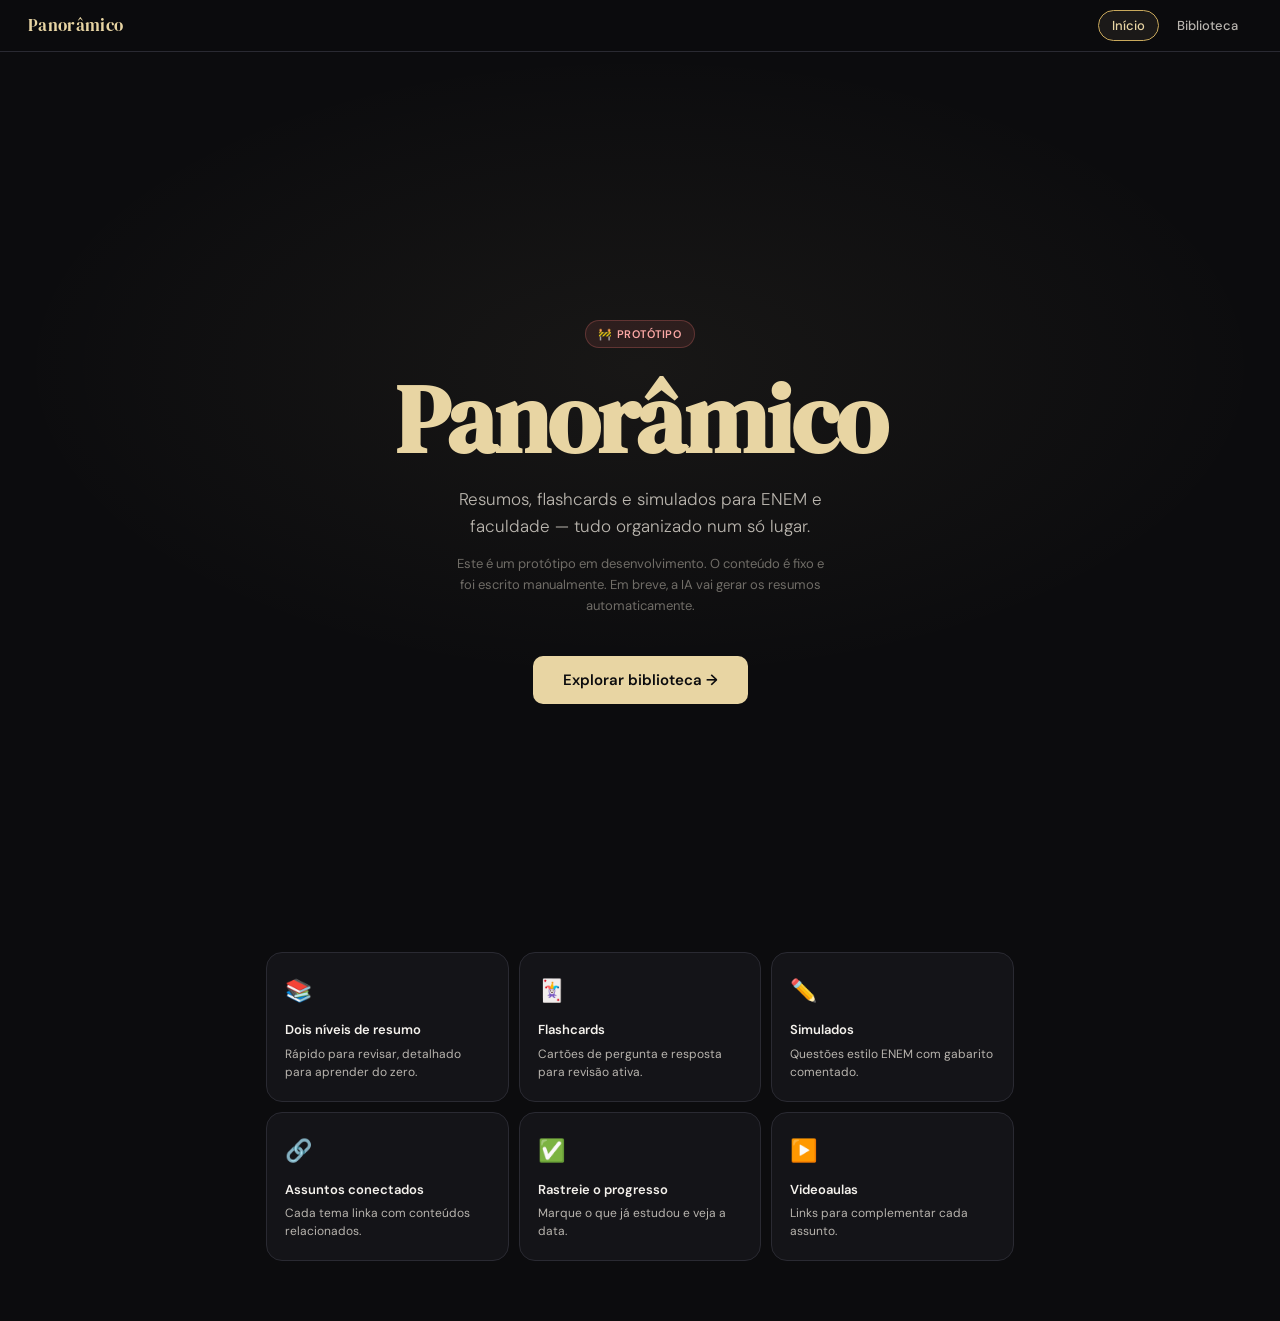
==== index.html @ 31bcf03a "initial commit" ====
<!DOCTYPE html>
<html lang="pt-BR">
<head>
  <meta charset="UTF-8" />
  <meta name="viewport" content="width=device-width, initial-scale=1.0, viewport-fit=cover" />
  <meta name="theme-color" content="#0c0c0e" />
  <title>Panorâmico</title>
  <link rel="stylesheet" href="css/estilo.css" />
</head>
<body>

  <!-- ====================================================
       NAVBAR — aparece em Home e Biblioteca
       ==================================================== -->
  <nav class="navbar" id="navbar">
    <span class="nav-logo" onclick="mostrarPagina('home')">Panorâmico</span>
    <button class="nav-pill" id="nav-home"       onclick="mostrarPagina('home')">Início</button>
    <button class="nav-pill" id="nav-biblioteca" onclick="irBiblioteca()">Biblioteca</button>
  </nav>

  <!-- ====================================================
       TOPBAR — aparece em Área e Assunto
       ==================================================== -->
  <div class="topbar" id="topbar-wrap" style="display:none">
    <button class="topbar-voltar" id="topbar-voltar">‹</button>
    <span class="topbar-titulo" id="topbar-titulo"></span>
    <span class="topbar-area-nome" id="topbar-area-nome"></span>
  </div>

  <!-- ====================================================
       PÁGINA: HOME
       ==================================================== -->
  <div class="pagina offset-nav" id="pag-home">

    <section class="home-hero">
      <span class="home-badge">🚧 Protótipo</span>
      <h1 class="home-titulo">Panorâmico</h1>
      <p class="home-sub">Resumos, flashcards e simulados para ENEM e faculdade — tudo organizado num só lugar.</p>
      <p class="home-proto">Este é um protótipo em desenvolvimento. O conteúdo é fixo e foi escrito manualmente. Em breve, a IA vai gerar os resumos automaticamente.</p>
      <button class="btn-cta" onclick="irBiblioteca()">Explorar biblioteca →</button>
    </section>

    <section class="home-cards">
      <div class="home-card">
        <div class="ic">📚</div>
        <h3>Dois níveis de resumo</h3>
        <p>Rápido para revisar, detalhado para aprender do zero.</p>
      </div>
      <div class="home-card">
        <div class="ic">🃏</div>
        <h3>Flashcards</h3>
        <p>Cartões de pergunta e resposta para revisão ativa.</p>
      </div>
      <div class="home-card">
        <div class="ic">✏️</div>
        <h3>Simulados</h3>
        <p>Questões estilo ENEM com gabarito comentado.</p>
      </div>
      <div class="home-card">
        <div class="ic">🔗</div>
        <h3>Assuntos conectados</h3>
        <p>Cada tema linka com conteúdos relacionados.</p>
      </div>
      <div class="home-card">
        <div class="ic">✅</div>
        <h3>Rastreie o progresso</h3>
        <p>Marque o que já estudou e veja a data.</p>
      </div>
      <div class="home-card">
        <div class="ic">▶️</div>
        <h3>Videoaulas</h3>
        <p>Links para complementar cada assunto.</p>
      </div>
    </section>

  </div>

  <!-- ====================================================
       PÁGINA: BIBLIOTECA
       ==================================================== -->
  <div class="pagina offset-nav" id="pag-biblioteca">
    <div class="bib-wrap">
      <h1 class="page-titulo">Biblioteca</h1>
      <p class="page-sub">Selecione uma área ou um assunto para começar</p>

      <div class="areas-grid" id="bib-areas-grid"></div>

      <div class="assuntos-preview" id="bib-preview"></div>
    </div>
  </div>

  <!-- ====================================================
       PÁGINA: ÁREA (todos os assuntos de uma área)
       ==================================================== -->
  <div class="pagina offset-topbar" id="pag-area">
    <div class="area-wrap">
      <div class="area-header">
        <span class="area-ic-big" id="area-header-ic"></span>
        <div>
          <div class="area-nm-big" id="area-header-nm"></div>
          <div class="area-qt-big" id="area-header-qt"></div>
        </div>
      </div>
      <div id="area-lista"></div>
    </div>
  </div>

  <!-- ====================================================
       PÁGINA: ASSUNTO
       ==================================================== -->
  <div class="pagina offset-topbar" id="pag-assunto">
    <div class="assunto-wrap">

      <div class="assunto-header">
        <h1 class="assunto-titulo" id="assunto-titulo"></h1>
        <p class="assunto-desc"    id="assunto-desc"></p>
        <div class="assunto-meta"  id="assunto-meta"></div>
      </div>

      <div class="tabs-wrap">
        <button class="tab-btn" id="tab-btn-rapido"     onclick="ativarTab('rapido')">Resumo rápido</button>
        <button class="tab-btn" id="tab-btn-detalhado"  onclick="ativarTab('detalhado')">Detalhado</button>
        <button class="tab-btn" id="tab-btn-flashcards" onclick="ativarTab('flashcards')">Flashcards</button>
        <button class="tab-btn" id="tab-btn-simulado"   onclick="ativarTab('simulado')">Simulado</button>
      </div>

      <div class="tab-painel" id="tab-rapido"></div>
      <div class="tab-painel" id="tab-detalhado"></div>
      <div class="tab-painel" id="tab-flashcards"></div>
      <div class="tab-painel" id="tab-simulado"></div>

      <button class="btn-visto" id="btn-visto">✓ Marcar como visto</button>

    </div>
  </div>

  <!-- ====================================================
       SCRIPTS — ordem importa!
       Area indexes primeiro, depois assuntos, depois registro
       ==================================================== -->

  <!-- Índices das áreas -->
  <script src="data/matematica/index.js"></script>
  <script src="data/ciencias_natureza/index.js"></script>
  <script src="data/historia/index.js"></script>

  <!-- Assuntos — Matemática -->
  <script src="data/matematica/trigonometria.js"></script>
  <script src="data/matematica/geometria-plana.js"></script>
  <script src="data/matematica/funcoes.js"></script>

  <!-- Assuntos — Ciências da Natureza -->
  <script src="data/ciencias_natureza/celula.js"></script>
  <script src="data/ciencias_natureza/genetica.js"></script>

  <!-- Assuntos — História -->
  <script src="data/historia/matematica-antiga.js"></script>
  <script src="data/historia/revolucao-francesa.js"></script>

  <!-- Registro central (usa os objetos acima) -->
  <script src="data/registro.js"></script>

  <!-- Lógica -->
  <script src="js/progresso.js"></script>
  <script src="js/app.js"></script>

</body>
</html>
---- css/estilo.css ----
@import url('https://fonts.googleapis.com/css2?family=DM+Serif+Display:ital@0;1&family=DM+Sans:opsz,wght@9..40,300;9..40,400;9..40,500;9..40,600&display=swap');

/* =============================================
   TOKENS
   ============================================= */
:root {
  --bg:       #0c0c0e;
  --bg2:      #141418;
  --bg3:      #1c1c22;
  --bg4:      #222228;
  --borda:    #2a2a32;
  --borda2:   #35353f;

  /* texto — contraste elevado */
  --t1: #f4f1ec;   /* primário  — leitura */
  --t2: #b8b4ae;   /* secundário */
  --t3: #6e6b66;   /* terciário / placeholder */

  --acento:   #e8d5a3;
  --acento2:  #c9a95c;
  --acento-bg: rgba(232,213,163,0.07);

  --verde:    #4ade80;
  --verde-bg: rgba(74,222,128,0.08);
  --verde-bd: rgba(74,222,128,0.22);

  --vermelho:    #f87171;
  --vermelho-bg: rgba(248,113,113,0.08);

  --azul:  #818cf8;
  --teal:  #34d399;
  --laranja: #fb923c;

  --r:  10px;
  --r2: 7px;
  --r3: 16px;

  --nav-h: 52px;
  --topbar-h: 48px;
}

/* =============================================
   RESET / BASE
   ============================================= */
*, *::before, *::after { box-sizing: border-box; margin: 0; padding: 0; }

html { -webkit-tap-highlight-color: transparent; scroll-behavior: smooth; }

body {
  font-family: 'DM Sans', sans-serif;
  background: var(--bg);
  color: var(--t1);
  font-size: 15px;
  line-height: 1.65;
  min-height: 100svh;
  -webkit-font-smoothing: antialiased;
}

button { font-family: inherit; cursor: pointer; }
a { color: inherit; text-decoration: none; }
img { display: block; max-width: 100%; }

/* =============================================
   LAYOUT — ROTEADOR DE PÁGINAS
   ============================================= */
.pagina { display: none; }
.pagina.ativa { display: block; }

/* =============================================
   NAVBAR (Home + Biblioteca)
   ============================================= */
.navbar {
  position: fixed; top: 0; left: 0; right: 0;
  height: var(--nav-h);
  background: rgba(12,12,14,0.9);
  backdrop-filter: blur(14px);
  -webkit-backdrop-filter: blur(14px);
  border-bottom: 1px solid var(--borda);
  display: flex; align-items: center;
  padding: 0 16px;
  gap: 4px;
  z-index: 200;
}

.nav-logo {
  font-family: 'DM Serif Display', serif;
  font-size: 17px;
  color: var(--acento);
  margin-right: auto;
  letter-spacing: 0.02em;
  cursor: pointer;
  user-select: none;
}

.nav-pill {
  background: none;
  border: 1px solid transparent;
  color: var(--t2);
  padding: 6px 13px;
  border-radius: 20px;
  font-size: 13px;
  font-weight: 500;
  transition: all .15s;
}
.nav-pill:hover  { color: var(--t1); border-color: var(--borda2); }
.nav-pill.ativo  { color: var(--acento); border-color: var(--acento2); background: var(--acento-bg); }

/* =============================================
   TOPBAR (Área / Assunto — com voltar)
   ============================================= */
.topbar {
  position: fixed; top: 0; left: 0; right: 0;
  height: var(--topbar-h);
  background: rgba(12,12,14,0.95);
  backdrop-filter: blur(14px);
  -webkit-backdrop-filter: blur(14px);
  border-bottom: 1px solid var(--borda);
  display: flex; align-items: center;
  padding: 0 14px;
  gap: 10px;
  z-index: 200;
}

.topbar-voltar {
  background: none;
  border: none;
  color: var(--t2);
  font-size: 22px;
  line-height: 1;
  padding: 4px 6px;
  border-radius: 6px;
  flex-shrink: 0;
  transition: color .15s;
}
.topbar-voltar:hover { color: var(--t1); }

.topbar-titulo {
  font-size: 15px;
  font-weight: 600;
  color: var(--t1);
  flex: 1;
  overflow: hidden;
  white-space: nowrap;
  text-overflow: ellipsis;
}

.topbar-area-nome {
  font-size: 12px;
  color: var(--t3);
  flex-shrink: 0;
}

/* =============================================
   OFFSET HELPERS
   ============================================= */
.offset-nav    { padding-top: var(--nav-h); }
.offset-topbar { padding-top: var(--topbar-h); }

/* =============================================
   HOME
   ============================================= */
.home-hero {
  min-height: 100svh;
  display: flex; flex-direction: column;
  align-items: center; justify-content: center;
  text-align: center;
  padding: 80px 24px 60px;
  position: relative;
  overflow: hidden;
}
.home-hero::before {
  content: '';
  position: absolute; inset: 0;
  background: radial-gradient(ellipse 70% 50% at 50% 35%, rgba(232,213,163,0.055) 0%, transparent 70%);
  pointer-events: none;
}

.home-badge {
  display: inline-flex; align-items: center; gap: 6px;
  background: rgba(248,113,113,0.1);
  border: 1px solid rgba(248,113,113,0.25);
  color: #fca5a5;
  font-size: 11px;
  font-weight: 600;
  padding: 4px 12px;
  border-radius: 20px;
  letter-spacing: 0.05em;
  text-transform: uppercase;
  margin-bottom: 24px;
}

.home-titulo {
  font-family: 'DM Serif Display', serif;
  font-size: clamp(52px, 12vw, 96px);
  line-height: 1;
  color: var(--acento);
  margin-bottom: 18px;
  letter-spacing: -0.02em;
}

.home-sub {
  font-size: clamp(15px, 3vw, 17px);
  color: var(--t2);
  max-width: 440px;
  margin-bottom: 14px;
  font-weight: 300;
  line-height: 1.6;
}

.home-proto {
  font-size: 13px;
  color: var(--t3);
  max-width: 380px;
  margin-bottom: 40px;
  line-height: 1.6;
}

.btn-cta {
  background: var(--acento);
  color: #0c0c0e;
  border: none;
  padding: 14px 30px;
  border-radius: var(--r);
  font-size: 15px;
  font-weight: 600;
  transition: all .15s;
  touch-action: manipulation;
}
.btn-cta:hover { background: var(--acento2); transform: translateY(-1px); }
.btn-cta:active { transform: translateY(0); }

.home-cards {
  display: grid;
  grid-template-columns: repeat(2, 1fr);
  gap: 10px;
  padding: 0 16px 60px;
  max-width: 680px;
  margin: 0 auto;
}

.home-card {
  background: var(--bg2);
  border: 1px solid var(--borda);
  border-radius: var(--r3);
  padding: 20px 18px;
}
.home-card .ic { font-size: 22px; margin-bottom: 10px; }
.home-card h3 { font-size: 13px; font-weight: 600; color: var(--t1); margin-bottom: 4px; }
.home-card p  { font-size: 12px; color: var(--t2); line-height: 1.5; }

/* =============================================
   BIBLIOTECA
   ============================================= */
.bib-wrap { max-width: 680px; margin: 0 auto; padding: 32px 16px 80px; }

.page-titulo {
  font-family: 'DM Serif Display', serif;
  font-size: 28px;
  color: var(--acento);
  margin-bottom: 6px;
}
.page-sub { font-size: 13px; color: var(--t3); margin-bottom: 28px; }

.areas-grid {
  display: grid;
  grid-template-columns: repeat(2, 1fr);
  gap: 10px;
  margin-bottom: 16px;
}

.area-card {
  background: var(--bg2);
  border: 1px solid var(--borda);
  border-radius: var(--r3);
  padding: 18px 16px;
  text-align: left;
  transition: all .15s;
  touch-action: manipulation;
}
.area-card:hover  { border-color: var(--borda2); background: var(--bg3); }
.area-card .a-ic  { font-size: 26px; margin-bottom: 10px; }
.area-card .a-nm  { font-size: 14px; font-weight: 600; color: var(--t1); }
.area-card .a-qt  { font-size: 12px; color: var(--t3); margin-top: 3px; }

/* preview de assuntos na biblioteca */
.assuntos-preview { margin-top: 28px; }
.preview-header {
  display: flex; align-items: center; justify-content: space-between;
  margin-bottom: 12px;
}
.preview-label { font-size: 12px; font-weight: 600; color: var(--t3); text-transform: uppercase; letter-spacing: .07em; }
.preview-ver-tudo {
  background: none; border: none;
  font-size: 13px; color: var(--acento2);
  padding: 0; font-weight: 500;
  touch-action: manipulation;
}
.preview-ver-tudo:hover { color: var(--acento); }

.assunto-row {
  background: var(--bg2);
  border: 1px solid var(--borda);
  border-radius: var(--r);
  padding: 14px 16px;
  margin-bottom: 8px;
  display: flex; align-items: center; gap: 12px;
  transition: all .15s;
  touch-action: manipulation;
  cursor: pointer;
}
.assunto-row:hover { border-color: var(--borda2); background: var(--bg3); }
.assunto-row:active { background: var(--bg4); }

.ar-info { flex: 1; min-width: 0; }
.ar-nm   { font-size: 14px; font-weight: 500; color: var(--t1); white-space: nowrap; overflow: hidden; text-overflow: ellipsis; }
.ar-desc { font-size: 12px; color: var(--t2); margin-top: 2px; white-space: nowrap; overflow: hidden; text-overflow: ellipsis; }

.ar-meta { display: flex; align-items: center; gap: 8px; flex-shrink: 0; }
.ar-seta { font-size: 17px; color: var(--t3); }

/* badges */
.badge {
  display: inline-block;
  font-size: 10px; font-weight: 600;
  padding: 3px 9px; border-radius: 20px;
  letter-spacing: .03em;
}
.badge-basico   { background: var(--verde-bg);           color: var(--verde);    border: 1px solid var(--verde-bd); }
.badge-medio    { background: var(--acento-bg);           color: var(--acento);   border: 1px solid rgba(232,213,163,.22); }
.badge-avancado { background: var(--vermelho-bg);          color: var(--vermelho); border: 1px solid rgba(248,113,113,.22); }
.badge-visto    { background: var(--verde-bg); color: var(--verde); border: 1px solid var(--verde-bd); }

/* =============================================
   PÁGINA DA ÁREA (todos os assuntos)
   ============================================= */
.area-wrap { max-width: 680px; margin: 0 auto; padding: 24px 16px 80px; }

.area-header {
  display: flex; align-items: center; gap: 12px;
  margin-bottom: 24px;
}
.area-ic-big { font-size: 32px; }
.area-nm-big { font-size: 22px; font-weight: 700; color: var(--t1); }
.area-qt-big { font-size: 13px; color: var(--t3); }

/* =============================================
   PÁGINA DO ASSUNTO
   ============================================= */
.assunto-wrap { max-width: 680px; margin: 0 auto; padding: 24px 16px 100px; }

.assunto-header { margin-bottom: 24px; }
.assunto-titulo {
  font-family: 'DM Serif Display', serif;
  font-size: clamp(26px, 6vw, 36px);
  color: var(--acento);
  line-height: 1.15;
  margin-bottom: 8px;
}
.assunto-desc { font-size: 14px; color: var(--t2); margin-bottom: 12px; }
.assunto-meta { display: flex; gap: 8px; flex-wrap: wrap; align-items: center; }

/* tabs */
.tabs-wrap {
  display: flex; gap: 2px;
  background: var(--bg2);
  border: 1px solid var(--borda);
  border-radius: var(--r);
  padding: 4px;
  margin-bottom: 24px;
  overflow-x: auto;
  -webkit-overflow-scrolling: touch;
  scrollbar-width: none;
}
.tabs-wrap::-webkit-scrollbar { display: none; }

.tab-btn {
  background: none; border: none;
  color: var(--t2);
  padding: 8px 14px;
  border-radius: 7px;
  font-size: 13px; font-weight: 500;
  white-space: nowrap;
  transition: all .15s;
  flex-shrink: 0;
}
.tab-btn:hover { color: var(--t1); }
.tab-btn.ativo { background: var(--bg4); color: var(--t1); }

.tab-painel { display: none; }
.tab-painel.ativo { display: block; }

/* resumo rápido */
.resumo-rapido-box {
  background: var(--bg2);
  border: 1px solid var(--borda);
  border-radius: var(--r3);
  padding: 20px;
  font-size: 14px;
  line-height: 1.8;
  color: var(--t2);
  white-space: pre-line;
}

/* resumo detalhado */
.secao-det {
  border-bottom: 1px solid var(--borda);
  padding-bottom: 22px;
  margin-bottom: 22px;
}
.secao-det:last-of-type { border-bottom: none; }
.secao-det-titulo { font-size: 17px; font-weight: 600; color: var(--t1); margin-bottom: 10px; }
.secao-det-corpo  { font-size: 14px; color: var(--t2); line-height: 1.8; white-space: pre-line; }

.secao-rotulo {
  font-size: 11px; font-weight: 600; color: var(--t3);
  text-transform: uppercase; letter-spacing: .07em;
  margin: 28px 0 10px;
}

.rel-item {
  background: var(--bg2); border: 1px solid var(--borda);
  border-radius: var(--r); padding: 12px 14px;
  margin-bottom: 8px; cursor: pointer;
  display: flex; gap: 10px; align-items: flex-start;
  transition: all .15s;
}
.rel-item:hover { border-color: var(--acento2); }
.rel-nm   { font-size: 13px; font-weight: 500; color: var(--t1); }
.rel-why  { font-size: 12px; color: var(--t3); margin-top: 2px; }

.video-item {
  background: var(--bg2); border: 1px solid var(--borda);
  border-radius: var(--r); padding: 12px 14px;
  margin-bottom: 8px;
  display: flex; align-items: center; gap: 10px;
  transition: all .15s;
}
.video-item:hover { border-color: var(--borda2); }
.video-play { font-size: 18px; flex-shrink: 0; }
.video-nm   { font-size: 13px; color: var(--t1); }

/* flashcards */
.fc-hint { font-size: 12px; color: var(--t3); text-align: center; margin-bottom: 10px; }
.fc-wrap { perspective: 900px; margin-bottom: 14px; height: 160px; }
.fc {
  width: 100%; height: 100%;
  position: relative;
  transform-style: preserve-3d;
  transition: transform .38s ease;
  cursor: pointer;
}
.fc.virado { transform: rotateY(180deg); }
.fc-f, .fc-v {
  position: absolute; inset: 0;
  backface-visibility: hidden;
  border-radius: var(--r3);
  display: flex; align-items: center; justify-content: center;
  text-align: center;
  padding: 20px;
  font-size: 14px; line-height: 1.6;
}
.fc-f { background: var(--bg2); border: 1px solid var(--borda); color: var(--t2); }
.fc-v { background: rgba(232,213,163,.06); border: 1px solid var(--acento2); color: var(--t1); transform: rotateY(180deg); }

/* simulado */
.simulado-acoes {
  display: flex; justify-content: flex-end;
  margin-bottom: 16px;
}
.btn-refazer {
  background: none;
  border: 1px solid var(--borda2);
  color: var(--t2);
  padding: 7px 16px;
  border-radius: 20px;
  font-size: 13px;
  font-weight: 500;
  transition: all .15s;
}
.btn-refazer:hover { color: var(--t1); border-color: var(--t2); }

.questao-box {
  background: var(--bg2); border: 1px solid var(--borda);
  border-radius: var(--r3); padding: 18px 16px;
  margin-bottom: 16px;
}
.q-num  { font-size: 11px; color: var(--t3); margin-bottom: 8px; }
.q-txt  { font-size: 14px; color: var(--t1); margin-bottom: 16px; line-height: 1.65; font-weight: 500; }
.q-alts { display: flex; flex-direction: column; gap: 7px; }

.alt-btn {
  background: var(--bg3); border: 1px solid var(--borda);
  border-radius: var(--r2); padding: 11px 14px;
  font-size: 13px; color: var(--t2);
  text-align: left; transition: all .15s;
  line-height: 1.5;
}
.alt-btn:hover:not(:disabled) { border-color: var(--borda2); color: var(--t1); }
.alt-btn:disabled { cursor: default; }
.alt-btn.correta { border-color: var(--verde); background: var(--verde-bg); color: var(--verde); }
.alt-btn.errada  { border-color: var(--vermelho); background: var(--vermelho-bg); color: var(--vermelho); }

.q-exp {
  margin-top: 10px;
  background: var(--bg4);
  border-left: 3px solid var(--acento);
  padding: 10px 14px;
  border-radius: 0 var(--r2) var(--r2) 0;
  font-size: 13px; color: var(--t2); line-height: 1.6;
  display: none;
}
.q-exp.vis { display: block; }

.resultado-box {
  background: var(--bg2); border: 1px solid var(--borda);
  border-radius: var(--r3); padding: 28px 20px;
  text-align: center; margin-top: 20px;
  display: none;
}
.resultado-box.vis { display: block; }
.res-nota { font-family: 'DM Serif Display', serif; font-size: 52px; color: var(--acento); }
.res-txt  { font-size: 14px; color: var(--t2); margin-top: 6px; }

/* botão marcar visto */
.btn-visto {
  display: block; width: 100%; margin-top: 36px;
  padding: 15px;
  background: var(--verde-bg);
  border: 1px solid var(--verde-bd);
  border-radius: var(--r);
  color: var(--verde);
  font-size: 14px; font-weight: 600;
  transition: all .15s;
}
.btn-visto:hover { background: rgba(74,222,128,.14); }
.btn-visto.ja-visto {
  background: transparent;
  border-color: var(--borda);
  color: var(--t3); cursor: default;
}

/* =============================================
   RESPONSIVO — DESKTOP
   ============================================= */
@media (min-width: 640px) {
  .navbar { padding: 0 28px; }
  .home-cards { grid-template-columns: repeat(3, 1fr); }
  .areas-grid { grid-template-columns: repeat(3, 1fr); }
  .bib-wrap, .area-wrap, .assunto-wrap { padding-left: 28px; padding-right: 28px; }
  .home-hero { padding: 100px 32px 80px; }
}

@media (min-width: 900px) {
  .home-cards { grid-template-columns: repeat(3, 1fr); max-width: 780px; }
  .bib-wrap, .area-wrap, .assunto-wrap { max-width: 780px; }
}
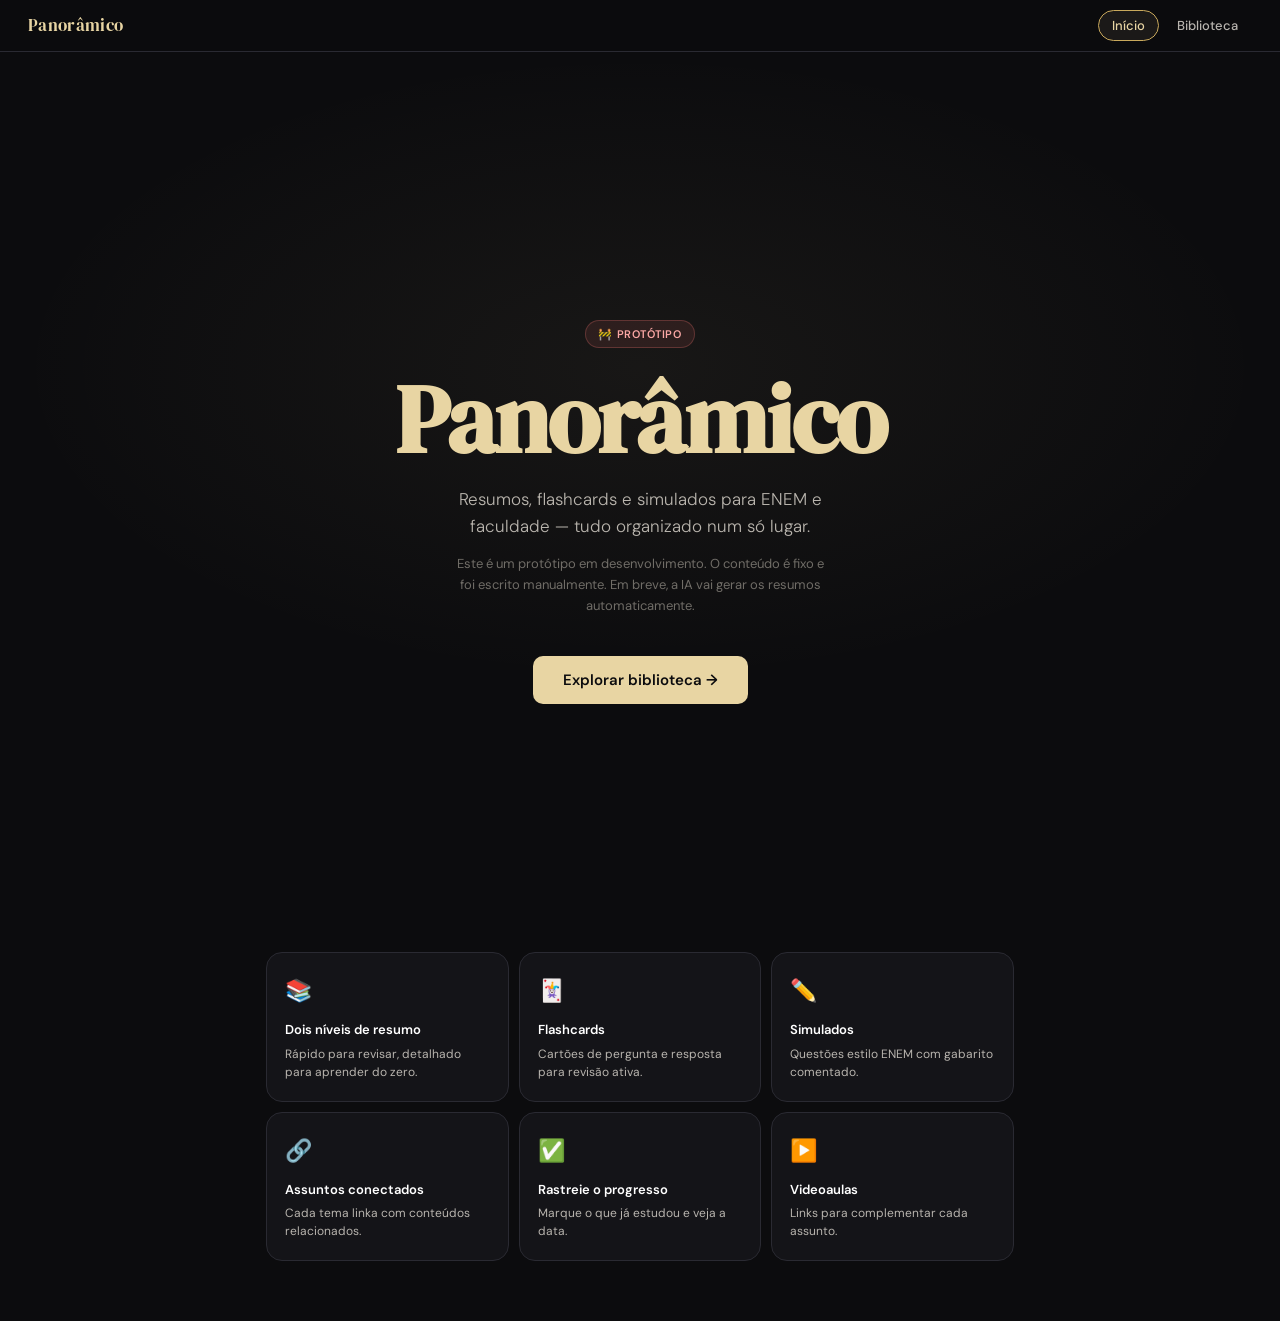
==== commit 40e2f4e9: "add: favivon svg" ====
--- a/index.html
+++ b/index.html
@@ -6,6 +6,10 @@
   <meta name="theme-color" content="#0c0c0e" />
   <title>Panorâmico</title>
   <link rel="stylesheet" href="css/estilo.css" />
+
+  <link rel="icon" href="images/favicon-light.svg" type="image/svg+xml" media="(prefers-color-scheme: light)">
+  <link rel="icon" href="images/favicon-dark.svg" type="image/svg+xml" media="(prefers-color-scheme: dark)">
+
 </head>
 <body>
 
@@ -13,8 +17,8 @@
        NAVBAR — aparece em Home e Biblioteca
        ==================================================== -->
   <nav class="navbar" id="navbar">
-    <span class="nav-logo" onclick="mostrarPagina('home')">Panorâmico</span>
-    <button class="nav-pill" id="nav-home"       onclick="mostrarPagina('home')">Início</button>
+    <span class="nav-logo" onclick="irHome()">Panorâmico</span>
+    <button class="nav-pill" id="nav-home"       onclick="irHome()">Início</button>
     <button class="nav-pill" id="nav-biblioteca" onclick="irBiblioteca()">Biblioteca</button>
   </nav>
 
--- a/css/estilo.css
+++ b/css/estilo.css
@@ -12,7 +12,7 @@
   --borda2:   #35353f;
 
   /* texto — contraste elevado */
-  --t1: #f4f1ec;   /* primário  — leitura */
+  --t1: #ffffff;   /* primário  — leitura */
   --t2: #b8b4ae;   /* secundário */
   --t3: #6e6b66;   /* terciário / placeholder */
 
@@ -397,7 +397,7 @@
   padding: 20px;
   font-size: 14px;
   line-height: 1.8;
-  color: var(--t2);
+  color: var(--t1);
   white-space: pre-line;
 }
 
@@ -409,7 +409,7 @@
 }
 .secao-det:last-of-type { border-bottom: none; }
 .secao-det-titulo { font-size: 17px; font-weight: 600; color: var(--t1); margin-bottom: 10px; }
-.secao-det-corpo  { font-size: 14px; color: var(--t2); line-height: 1.8; white-space: pre-line; }
+.secao-det-corpo  { font-size: 14px; color: var(--t1); line-height: 1.8; white-space: pre-line; }
 
 .secao-rotulo {
   font-size: 11px; font-weight: 600; color: var(--t3);
@@ -484,7 +484,7 @@
   border-radius: var(--r3); padding: 18px 16px;
   margin-bottom: 16px;
 }
-.q-num  { font-size: 11px; color: var(--t3); margin-bottom: 8px; }
+.q-num  { font-size: 11px; color: var(--t2); margin-bottom: 8px; }
 .q-txt  { font-size: 14px; color: var(--t1); margin-bottom: 16px; line-height: 1.65; font-weight: 500; }
 .q-alts { display: flex; flex-direction: column; gap: 7px; }
 
@@ -506,7 +506,7 @@
   border-left: 3px solid var(--acento);
   padding: 10px 14px;
   border-radius: 0 var(--r2) var(--r2) 0;
-  font-size: 13px; color: var(--t2); line-height: 1.6;
+  font-size: 13px; color: var(--t1); line-height: 1.6;
   display: none;
 }
 .q-exp.vis { display: block; }
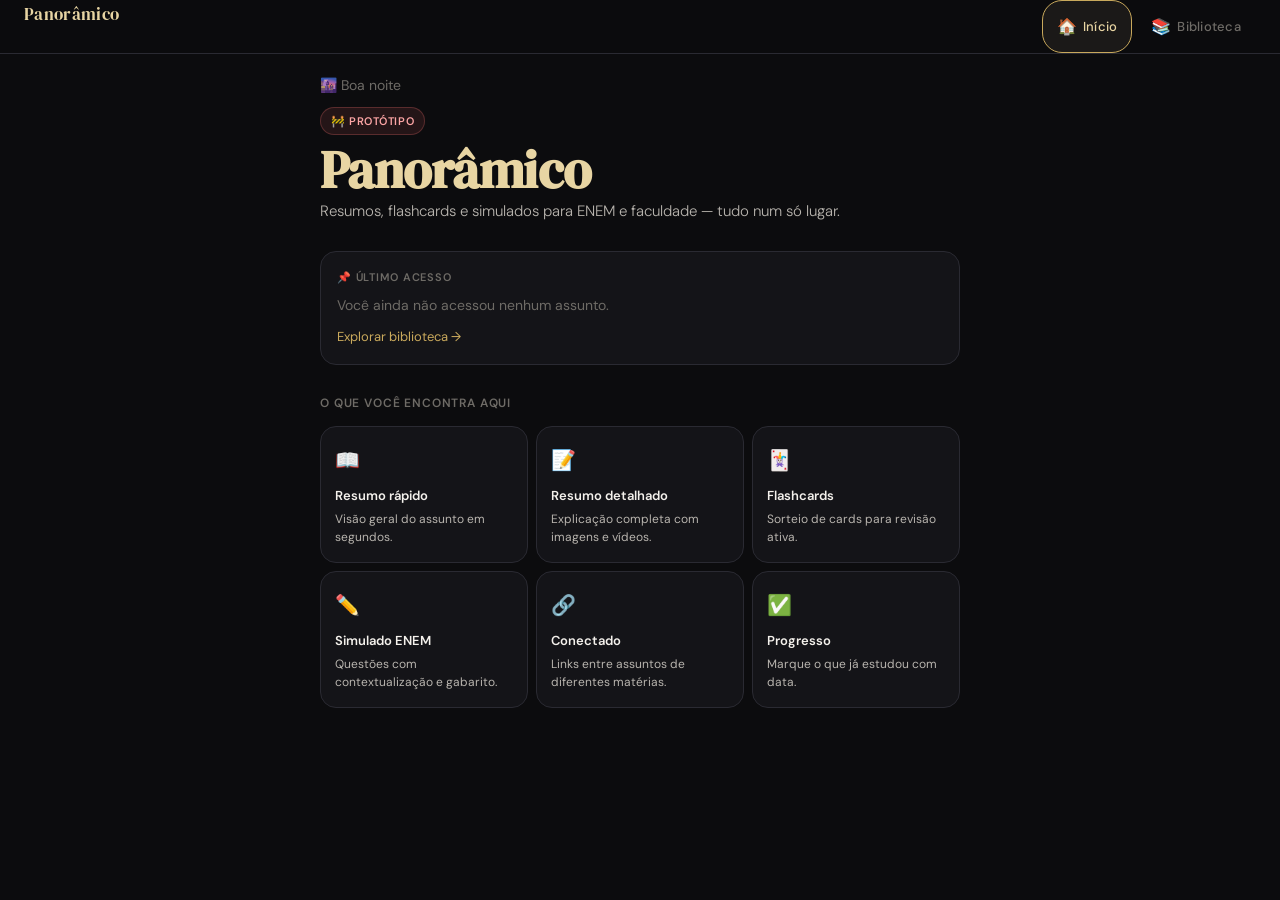
==== commit e5249d94: "fix: usabilidade no mobile. add: conteudo SENAI" ====
--- a/index.html
+++ b/index.html
@@ -6,95 +6,78 @@
   <meta name="theme-color" content="#0c0c0e" />
   <title>Panorâmico</title>
   <link rel="stylesheet" href="css/estilo.css" />
-
-  <link rel="icon" href="images/favicon-light.svg" type="image/svg+xml" media="(prefers-color-scheme: light)">
-  <link rel="icon" href="images/favicon-dark.svg" type="image/svg+xml" media="(prefers-color-scheme: dark)">
-
 </head>
 <body>
 
   <!-- ====================================================
-       NAVBAR — aparece em Home e Biblioteca
+       HOTBAR — navegação inferior (mobile) / superior (desktop)
        ==================================================== -->
-  <nav class="navbar" id="navbar">
-    <span class="nav-logo" onclick="irHome()">Panorâmico</span>
-    <button class="nav-pill" id="nav-home"       onclick="irHome()">Início</button>
-    <button class="nav-pill" id="nav-biblioteca" onclick="irBiblioteca()">Biblioteca</button>
+  <nav class="hotbar" id="hotbar">
+    <button class="hotbar-btn ativo" id="hb-home" onclick="irHome()">
+      <span class="hotbar-ico">🏠</span>
+      <span class="hotbar-txt">Início</span>
+    </button>
+    <button class="hotbar-btn" id="hb-bib" onclick="irBiblioteca()">
+      <span class="hotbar-ico">📚</span>
+      <span class="hotbar-txt">Biblioteca</span>
+    </button>
   </nav>
 
   <!-- ====================================================
-       TOPBAR — aparece em Área e Assunto
+       TOPBAR — só aparece em Área e Assunto
        ==================================================== -->
   <div class="topbar" id="topbar-wrap" style="display:none">
-    <button class="topbar-voltar" id="topbar-voltar">‹</button>
+    <button class="topbar-voltar" id="topbar-voltar" aria-label="Voltar">‹</button>
     <span class="topbar-titulo" id="topbar-titulo"></span>
-    <span class="topbar-area-nome" id="topbar-area-nome"></span>
+    <span class="topbar-area-nm" id="topbar-area-nm"></span>
   </div>
 
   <!-- ====================================================
-       PÁGINA: HOME
+       HOME
        ==================================================== -->
-  <div class="pagina offset-nav" id="pag-home">
+  <div class="pagina" id="pag-home">
+    <div class="home-wrap">
 
-    <section class="home-hero">
-      <span class="home-badge">🚧 Protótipo</span>
-      <h1 class="home-titulo">Panorâmico</h1>
-      <p class="home-sub">Resumos, flashcards e simulados para ENEM e faculdade — tudo organizado num só lugar.</p>
-      <p class="home-proto">Este é um protótipo em desenvolvimento. O conteúdo é fixo e foi escrito manualmente. Em breve, a IA vai gerar os resumos automaticamente.</p>
-      <button class="btn-cta" onclick="irBiblioteca()">Explorar biblioteca →</button>
-    </section>
+      <div>
+        <p id="home-saudacao" style="font-size:14px;color:var(--t3);margin-bottom:8px;"></p>
+        <span class="home-badge">🚧 Protótipo</span>
+        <h1 class="home-titulo">Panorâmico</h1>
+        <p class="home-sub">Resumos, flashcards e simulados para ENEM e faculdade — tudo num só lugar.</p>
+      </div>
 
-    <section class="home-cards">
-      <div class="home-card">
-        <div class="ic">📚</div>
-        <h3>Dois níveis de resumo</h3>
-        <p>Rápido para revisar, detalhado para aprender do zero.</p>
+      <!-- Último acesso -->
+      <div class="ultimo-acesso" id="ultimo-acesso-box"></div>
+
+      <!-- Features -->
+      <div>
+        <p class="home-features-titulo" style="margin-bottom:12px;">O que você encontra aqui</p>
+        <div class="home-cards">
+          <div class="home-card"><div class="ic">📖</div><h3>Resumo rápido</h3><p>Visão geral do assunto em segundos.</p></div>
+          <div class="home-card"><div class="ic">📝</div><h3>Resumo detalhado</h3><p>Explicação completa com imagens e vídeos.</p></div>
+          <div class="home-card"><div class="ic">🃏</div><h3>Flashcards</h3><p>Sorteio de cards para revisão ativa.</p></div>
+          <div class="home-card"><div class="ic">✏️</div><h3>Simulado ENEM</h3><p>Questões com contextualização e gabarito.</p></div>
+          <div class="home-card"><div class="ic">🔗</div><h3>Conectado</h3><p>Links entre assuntos de diferentes matérias.</p></div>
+          <div class="home-card"><div class="ic">✅</div><h3>Progresso</h3><p>Marque o que já estudou com data.</p></div>
+        </div>
       </div>
-      <div class="home-card">
-        <div class="ic">🃏</div>
-        <h3>Flashcards</h3>
-        <p>Cartões de pergunta e resposta para revisão ativa.</p>
-      </div>
-      <div class="home-card">
-        <div class="ic">✏️</div>
-        <h3>Simulados</h3>
-        <p>Questões estilo ENEM com gabarito comentado.</p>
-      </div>
-      <div class="home-card">
-        <div class="ic">🔗</div>
-        <h3>Assuntos conectados</h3>
-        <p>Cada tema linka com conteúdos relacionados.</p>
-      </div>
-      <div class="home-card">
-        <div class="ic">✅</div>
-        <h3>Rastreie o progresso</h3>
-        <p>Marque o que já estudou e veja a data.</p>
-      </div>
-      <div class="home-card">
-        <div class="ic">▶️</div>
-        <h3>Videoaulas</h3>
-        <p>Links para complementar cada assunto.</p>
-      </div>
-    </section>
 
-  </div>
-
-  <!-- ====================================================
-       PÁGINA: BIBLIOTECA
-       ==================================================== -->
-  <div class="pagina offset-nav" id="pag-biblioteca">
-    <div class="bib-wrap">
-      <h1 class="page-titulo">Biblioteca</h1>
-      <p class="page-sub">Selecione uma área ou um assunto para começar</p>
-
-      <div class="areas-grid" id="bib-areas-grid"></div>
-
-      <div class="assuntos-preview" id="bib-preview"></div>
     </div>
   </div>
 
   <!-- ====================================================
-       PÁGINA: ÁREA (todos os assuntos de uma área)
+       BIBLIOTECA
+       ==================================================== -->
+  <div class="pagina offset-hotbar" id="pag-biblioteca">
+    <div class="bib-wrap">
+      <h1 class="page-titulo">Biblioteca</h1>
+      <p class="page-sub">Selecione uma área para começar</p>
+      <div class="areas-grid" id="bib-areas-grid"></div>
+      <div id="bib-preview"></div>
+    </div>
+  </div>
+
+  <!-- ====================================================
+       ÁREA
        ==================================================== -->
   <div class="pagina offset-topbar" id="pag-area">
     <div class="area-wrap">
@@ -110,7 +93,7 @@
   </div>
 
   <!-- ====================================================
-       PÁGINA: ASSUNTO
+       ASSUNTO
        ==================================================== -->
   <div class="pagina offset-topbar" id="pag-assunto">
     <div class="assunto-wrap">
@@ -140,33 +123,26 @@
 
   <!-- ====================================================
        SCRIPTS — ordem importa!
-       Area indexes primeiro, depois assuntos, depois registro
        ==================================================== -->
-
-  <!-- Índices das áreas -->
   <script src="data/matematica/index.js"></script>
   <script src="data/ciencias_natureza/index.js"></script>
   <script src="data/historia/index.js"></script>
 
-  <!-- Assuntos — Matemática -->
   <script src="data/matematica/trigonometria.js"></script>
   <script src="data/matematica/geometria-plana.js"></script>
   <script src="data/matematica/funcoes.js"></script>
 
-  <!-- Assuntos — Ciências da Natureza -->
   <script src="data/ciencias_natureza/celula.js"></script>
   <script src="data/ciencias_natureza/genetica.js"></script>
 
-  <!-- Assuntos — História -->
   <script src="data/historia/matematica-antiga.js"></script>
   <script src="data/historia/revolucao-francesa.js"></script>
 
-  <!-- Registro central (usa os objetos acima) -->
+  <script src="data/nocoes_de_manutencao_mecanica/index.js"></script>
+  <script src="data/nocoes_de_manutencao_mecanica/lubrificacao-industrial.js"></script>
+
   <script src="data/registro.js"></script>
-
-  <!-- Lógica -->
   <script src="js/progresso.js"></script>
   <script src="js/app.js"></script>
-
 </body>
 </html>
--- a/css/estilo.css
+++ b/css/estilo.css
@@ -1,8 +1,5 @@
 @import url('https://fonts.googleapis.com/css2?family=DM+Serif+Display:ital@0;1&family=DM+Sans:opsz,wght@9..40,300;9..40,400;9..40,500;9..40,600&display=swap');
 
-/* =============================================
-   TOKENS
-   ============================================= */
 :root {
   --bg:       #0c0c0e;
   --bg2:      #141418;
@@ -11,13 +8,12 @@
   --borda:    #2a2a32;
   --borda2:   #35353f;
 
-  /* texto — contraste elevado */
-  --t1: #ffffff;   /* primário  — leitura */
-  --t2: #b8b4ae;   /* secundário */
-  --t3: #6e6b66;   /* terciário / placeholder */
-
-  --acento:   #e8d5a3;
-  --acento2:  #c9a95c;
+  --t1: #f4f1ec;
+  --t2: #b8b4ae;
+  --t3: #6e6b66;
+
+  --acento:    #e8d5a3;
+  --acento2:   #c9a95c;
   --acento-bg: rgba(232,213,163,0.07);
 
   --verde:    #4ade80;
@@ -27,361 +23,286 @@
   --vermelho:    #f87171;
   --vermelho-bg: rgba(248,113,113,0.08);
 
-  --azul:  #818cf8;
-  --teal:  #34d399;
-  --laranja: #fb923c;
-
   --r:  10px;
   --r2: 7px;
   --r3: 16px;
 
-  --nav-h: 52px;
-  --topbar-h: 48px;
-}
-
-/* =============================================
-   RESET / BASE
-   ============================================= */
+  --hotbar-h: 62px;
+  --topbar-h: 52px;
+}
+
 *, *::before, *::after { box-sizing: border-box; margin: 0; padding: 0; }
-
 html { -webkit-tap-highlight-color: transparent; scroll-behavior: smooth; }
 
 body {
   font-family: 'DM Sans', sans-serif;
   background: var(--bg);
   color: var(--t1);
-  font-size: 15px;
-  line-height: 1.65;
+  font-size: 16px;
+  line-height: 1.7;
   min-height: 100svh;
   -webkit-font-smoothing: antialiased;
 }
 
 button { font-family: inherit; cursor: pointer; }
 a { color: inherit; text-decoration: none; }
-img { display: block; max-width: 100%; }
-
-/* =============================================
-   LAYOUT — ROTEADOR DE PÁGINAS
+
+/* =============================================
+   PÁGINAS
    ============================================= */
 .pagina { display: none; }
 .pagina.ativa { display: block; }
 
 /* =============================================
-   NAVBAR (Home + Biblioteca)
-   ============================================= */
-.navbar {
-  position: fixed; top: 0; left: 0; right: 0;
-  height: var(--nav-h);
-  background: rgba(12,12,14,0.9);
-  backdrop-filter: blur(14px);
-  -webkit-backdrop-filter: blur(14px);
-  border-bottom: 1px solid var(--borda);
-  display: flex; align-items: center;
-  padding: 0 16px;
+   HOTBAR (nav inferior — mobile-first)
+   ============================================= */
+.hotbar {
+  position: fixed; bottom: 0; left: 0; right: 0;
+  height: var(--hotbar-h);
+  background: rgba(12,12,14,0.96);
+  backdrop-filter: blur(16px);
+  -webkit-backdrop-filter: blur(16px);
+  border-top: 1px solid var(--borda);
+  display: flex; align-items: stretch;
+  z-index: 200;
+  padding-bottom: env(safe-area-inset-bottom);
+}
+
+.hotbar-btn {
+  flex: 1;
+  display: flex; flex-direction: column;
+  align-items: center; justify-content: center;
   gap: 4px;
-  z-index: 200;
-}
-
-.nav-logo {
-  font-family: 'DM Serif Display', serif;
-  font-size: 17px;
-  color: var(--acento);
-  margin-right: auto;
-  letter-spacing: 0.02em;
-  cursor: pointer;
-  user-select: none;
-}
-
-.nav-pill {
-  background: none;
-  border: 1px solid transparent;
-  color: var(--t2);
-  padding: 6px 13px;
-  border-radius: 20px;
-  font-size: 13px;
-  font-weight: 500;
-  transition: all .15s;
-}
-.nav-pill:hover  { color: var(--t1); border-color: var(--borda2); }
-.nav-pill.ativo  { color: var(--acento); border-color: var(--acento2); background: var(--acento-bg); }
-
-/* =============================================
-   TOPBAR (Área / Assunto — com voltar)
+  background: none; border: none;
+  color: var(--t3);
+  padding: 8px 4px;
+  transition: color .15s;
+  -webkit-tap-highlight-color: transparent;
+}
+.hotbar-btn.ativo { color: var(--acento); }
+.hotbar-btn:hover { color: var(--t2); }
+
+.hotbar-ico  { font-size: 22px; line-height: 1; }
+.hotbar-txt  { font-size: 10px; font-weight: 500; letter-spacing: .02em; }
+
+/* =============================================
+   TOPBAR (área e assunto — com voltar)
    ============================================= */
 .topbar {
   position: fixed; top: 0; left: 0; right: 0;
   height: var(--topbar-h);
-  background: rgba(12,12,14,0.95);
-  backdrop-filter: blur(14px);
-  -webkit-backdrop-filter: blur(14px);
+  background: rgba(12,12,14,0.96);
+  backdrop-filter: blur(16px);
+  -webkit-backdrop-filter: blur(16px);
   border-bottom: 1px solid var(--borda);
   display: flex; align-items: center;
-  padding: 0 14px;
-  gap: 10px;
+  padding: 0 8px 0 4px;
+  gap: 6px;
   z-index: 200;
 }
 
 .topbar-voltar {
-  background: none;
-  border: none;
+  background: none; border: none;
   color: var(--t2);
-  font-size: 22px;
+  font-size: 26px;
   line-height: 1;
-  padding: 4px 6px;
-  border-radius: 6px;
+  /* área de toque grande */
+  min-width: 52px; min-height: 52px;
+  display: flex; align-items: center; justify-content: center;
+  border-radius: 12px;
   flex-shrink: 0;
-  transition: color .15s;
-}
-.topbar-voltar:hover { color: var(--t1); }
+  transition: background .15s, color .15s;
+  -webkit-tap-highlight-color: transparent;
+}
+.topbar-voltar:hover  { color: var(--t1); background: var(--bg3); }
+.topbar-voltar:active { background: var(--bg4); }
 
 .topbar-titulo {
-  font-size: 15px;
-  font-weight: 600;
-  color: var(--t1);
-  flex: 1;
-  overflow: hidden;
-  white-space: nowrap;
-  text-overflow: ellipsis;
-}
-
-.topbar-area-nome {
-  font-size: 12px;
-  color: var(--t3);
-  flex-shrink: 0;
-}
-
-/* =============================================
-   OFFSET HELPERS
-   ============================================= */
-.offset-nav    { padding-top: var(--nav-h); }
-.offset-topbar { padding-top: var(--topbar-h); }
+  font-size: 16px; font-weight: 600; color: var(--t1);
+  flex: 1; overflow: hidden;
+  white-space: nowrap; text-overflow: ellipsis;
+}
+.topbar-area-nm { font-size: 12px; color: var(--t3); flex-shrink: 0; padding-right: 8px; }
+
+/* =============================================
+   OFFSETS
+   ============================================= */
+.offset-hotbar  { padding-bottom: calc(var(--hotbar-h) + 16px); }
+.offset-topbar  { padding-top: calc(var(--topbar-h) + 8px); }
 
 /* =============================================
    HOME
    ============================================= */
-.home-hero {
+.home-wrap {
   min-height: 100svh;
+  padding: 48px 20px calc(var(--hotbar-h) + 32px);
   display: flex; flex-direction: column;
-  align-items: center; justify-content: center;
-  text-align: center;
-  padding: 80px 24px 60px;
-  position: relative;
-  overflow: hidden;
-}
-.home-hero::before {
-  content: '';
-  position: absolute; inset: 0;
-  background: radial-gradient(ellipse 70% 50% at 50% 35%, rgba(232,213,163,0.055) 0%, transparent 70%);
-  pointer-events: none;
-}
-
-.home-badge {
-  display: inline-flex; align-items: center; gap: 6px;
-  background: rgba(248,113,113,0.1);
-  border: 1px solid rgba(248,113,113,0.25);
-  color: #fca5a5;
-  font-size: 11px;
-  font-weight: 600;
-  padding: 4px 12px;
-  border-radius: 20px;
-  letter-spacing: 0.05em;
-  text-transform: uppercase;
-  margin-bottom: 24px;
-}
+  gap: 28px;
+}
+
+.home-saudacao {
+  display: flex; align-items: flex-end; justify-content: space-between;
+  margin-bottom: 4px;
+}
+.home-periodo { font-size: 13px; color: var(--t3); }
 
 .home-titulo {
   font-family: 'DM Serif Display', serif;
-  font-size: clamp(52px, 12vw, 96px);
-  line-height: 1;
+  font-size: 38px;
   color: var(--acento);
-  margin-bottom: 18px;
-  letter-spacing: -0.02em;
+  line-height: 1.1;
+  letter-spacing: -.01em;
+}
+
+.home-badge {
+  display: inline-flex; align-items: center; gap: 5px;
+  background: rgba(248,113,113,.1);
+  border: 1px solid rgba(248,113,113,.25);
+  color: #fca5a5;
+  font-size: 11px; font-weight: 600;
+  padding: 4px 10px; border-radius: 20px;
+  letter-spacing: .05em; text-transform: uppercase;
+  margin-bottom: 6px;
 }
 
 .home-sub {
-  font-size: clamp(15px, 3vw, 17px);
-  color: var(--t2);
-  max-width: 440px;
-  margin-bottom: 14px;
-  font-weight: 300;
-  line-height: 1.6;
-}
-
-.home-proto {
-  font-size: 13px;
-  color: var(--t3);
-  max-width: 380px;
-  margin-bottom: 40px;
-  line-height: 1.6;
-}
-
-.btn-cta {
-  background: var(--acento);
-  color: #0c0c0e;
-  border: none;
-  padding: 14px 30px;
-  border-radius: var(--r);
-  font-size: 15px;
-  font-weight: 600;
-  transition: all .15s;
-  touch-action: manipulation;
-}
-.btn-cta:hover { background: var(--acento2); transform: translateY(-1px); }
-.btn-cta:active { transform: translateY(0); }
+  font-size: 15px; color: var(--t2); line-height: 1.6; font-weight: 300;
+}
+
+/* Último acesso */
+.ultimo-acesso {
+  background: var(--bg2);
+  border: 1px solid var(--borda);
+  border-radius: var(--r3);
+  padding: 16px;
+  cursor: pointer;
+  transition: border-color .15s;
+}
+.ultimo-acesso:hover { border-color: var(--acento2); }
+.ua-rotulo { font-size: 11px; font-weight: 600; color: var(--t3); text-transform: uppercase; letter-spacing: .07em; margin-bottom: 8px; }
+.ua-nome   { font-size: 16px; font-weight: 600; color: var(--t1); margin-bottom: 2px; }
+.ua-area   { font-size: 13px; color: var(--t3); }
+.ua-vazia  { font-size: 14px; color: var(--t3); }
+.ua-cta    { font-size: 13px; color: var(--acento2); margin-top: 8px; }
+
+/* Cards de features */
+.home-features-titulo { font-size: 12px; font-weight: 600; color: var(--t3); text-transform: uppercase; letter-spacing: .07em; }
 
 .home-cards {
   display: grid;
-  grid-template-columns: repeat(2, 1fr);
-  gap: 10px;
-  padding: 0 16px 60px;
-  max-width: 680px;
-  margin: 0 auto;
-}
-
+  grid-template-columns: 1fr 1fr;
+  gap: 8px;
+}
 .home-card {
   background: var(--bg2);
   border: 1px solid var(--borda);
   border-radius: var(--r3);
-  padding: 20px 18px;
-}
-.home-card .ic { font-size: 22px; margin-bottom: 10px; }
-.home-card h3 { font-size: 13px; font-weight: 600; color: var(--t1); margin-bottom: 4px; }
-.home-card p  { font-size: 12px; color: var(--t2); line-height: 1.5; }
+  padding: 16px 14px;
+}
+.home-card .ic  { font-size: 20px; margin-bottom: 8px; }
+.home-card h3   { font-size: 13px; font-weight: 600; color: var(--t1); margin-bottom: 3px; }
+.home-card p    { font-size: 12px; color: var(--t2); line-height: 1.5; }
 
 /* =============================================
    BIBLIOTECA
    ============================================= */
-.bib-wrap { max-width: 680px; margin: 0 auto; padding: 32px 16px 80px; }
-
-.page-titulo {
-  font-family: 'DM Serif Display', serif;
-  font-size: 28px;
-  color: var(--acento);
-  margin-bottom: 6px;
-}
-.page-sub { font-size: 13px; color: var(--t3); margin-bottom: 28px; }
+.bib-wrap { max-width: 680px; margin: 0 auto; padding: 32px 16px calc(var(--hotbar-h) + 32px); }
+
+.page-titulo { font-family: 'DM Serif Display', serif; font-size: 28px; color: var(--acento); margin-bottom: 4px; }
+.page-sub    { font-size: 13px; color: var(--t3); margin-bottom: 24px; }
 
 .areas-grid {
   display: grid;
   grid-template-columns: repeat(2, 1fr);
-  gap: 10px;
-  margin-bottom: 16px;
-}
-
+  gap: 8px;
+  margin-bottom: 28px;
+}
 .area-card {
-  background: var(--bg2);
-  border: 1px solid var(--borda);
-  border-radius: var(--r3);
-  padding: 18px 16px;
-  text-align: left;
-  transition: all .15s;
-  touch-action: manipulation;
+  background: var(--bg2); border: 1px solid var(--borda);
+  border-radius: var(--r3); padding: 18px 14px;
+  text-align: left; transition: all .15s;
 }
 .area-card:hover  { border-color: var(--borda2); background: var(--bg3); }
-.area-card .a-ic  { font-size: 26px; margin-bottom: 10px; }
+.area-card:active { background: var(--bg4); }
+.area-card .a-ic  { font-size: 24px; margin-bottom: 8px; }
 .area-card .a-nm  { font-size: 14px; font-weight: 600; color: var(--t1); }
-.area-card .a-qt  { font-size: 12px; color: var(--t3); margin-top: 3px; }
-
-/* preview de assuntos na biblioteca */
-.assuntos-preview { margin-top: 28px; }
+.area-card .a-qt  { font-size: 12px; color: var(--t3); margin-top: 2px; }
+
 .preview-header {
   display: flex; align-items: center; justify-content: space-between;
-  margin-bottom: 12px;
-}
-.preview-label { font-size: 12px; font-weight: 600; color: var(--t3); text-transform: uppercase; letter-spacing: .07em; }
-.preview-ver-tudo {
-  background: none; border: none;
-  font-size: 13px; color: var(--acento2);
-  padding: 0; font-weight: 500;
-  touch-action: manipulation;
-}
+  margin-bottom: 10px;
+}
+.preview-label   { font-size: 12px; font-weight: 600; color: var(--t3); text-transform: uppercase; letter-spacing: .07em; }
+.preview-ver-tudo { background: none; border: none; font-size: 13px; color: var(--acento2); font-weight: 500; }
 .preview-ver-tudo:hover { color: var(--acento); }
 
+/* =============================================
+   LINHA DE ASSUNTO (reutilizada em biblioteca e área)
+   ============================================= */
 .assunto-row {
-  background: var(--bg2);
-  border: 1px solid var(--borda);
-  border-radius: var(--r);
-  padding: 14px 16px;
+  background: var(--bg2); border: 1px solid var(--borda);
+  border-radius: var(--r); padding: 14px 14px;
   margin-bottom: 8px;
   display: flex; align-items: center; gap: 12px;
-  transition: all .15s;
-  touch-action: manipulation;
-  cursor: pointer;
-}
-.assunto-row:hover { border-color: var(--borda2); background: var(--bg3); }
+  cursor: pointer; transition: all .15s;
+  /* área de toque boa no mobile */
+  min-height: 60px;
+}
+.assunto-row:hover  { border-color: var(--borda2); background: var(--bg3); }
 .assunto-row:active { background: var(--bg4); }
-
 .ar-info { flex: 1; min-width: 0; }
-.ar-nm   { font-size: 14px; font-weight: 500; color: var(--t1); white-space: nowrap; overflow: hidden; text-overflow: ellipsis; }
-.ar-desc { font-size: 12px; color: var(--t2); margin-top: 2px; white-space: nowrap; overflow: hidden; text-overflow: ellipsis; }
-
-.ar-meta { display: flex; align-items: center; gap: 8px; flex-shrink: 0; }
-.ar-seta { font-size: 17px; color: var(--t3); }
+.ar-nm   { font-size: 15px; font-weight: 500; color: var(--t1); white-space: nowrap; overflow: hidden; text-overflow: ellipsis; }
+.ar-desc { font-size: 13px; color: var(--t2); margin-top: 2px; white-space: nowrap; overflow: hidden; text-overflow: ellipsis; }
+.ar-meta { display: flex; align-items: center; gap: 6px; flex-shrink: 0; }
+.ar-seta { font-size: 18px; color: var(--t3); }
 
 /* badges */
-.badge {
-  display: inline-block;
-  font-size: 10px; font-weight: 600;
-  padding: 3px 9px; border-radius: 20px;
-  letter-spacing: .03em;
-}
-.badge-basico   { background: var(--verde-bg);           color: var(--verde);    border: 1px solid var(--verde-bd); }
-.badge-medio    { background: var(--acento-bg);           color: var(--acento);   border: 1px solid rgba(232,213,163,.22); }
-.badge-avancado { background: var(--vermelho-bg);          color: var(--vermelho); border: 1px solid rgba(248,113,113,.22); }
+.badge { display: inline-block; font-size: 10px; font-weight: 600; padding: 3px 8px; border-radius: 20px; letter-spacing: .03em; }
+.badge-basico   { background: var(--verde-bg); color: var(--verde); border: 1px solid var(--verde-bd); }
+.badge-medio    { background: var(--acento-bg); color: var(--acento); border: 1px solid rgba(232,213,163,.22); }
+.badge-avancado { background: var(--vermelho-bg); color: var(--vermelho); border: 1px solid rgba(248,113,113,.22); }
 .badge-visto    { background: var(--verde-bg); color: var(--verde); border: 1px solid var(--verde-bd); }
 
 /* =============================================
-   PÁGINA DA ÁREA (todos os assuntos)
-   ============================================= */
-.area-wrap { max-width: 680px; margin: 0 auto; padding: 24px 16px 80px; }
-
-.area-header {
-  display: flex; align-items: center; gap: 12px;
-  margin-bottom: 24px;
-}
-.area-ic-big { font-size: 32px; }
-.area-nm-big { font-size: 22px; font-weight: 700; color: var(--t1); }
+   PÁGINA DA ÁREA
+   ============================================= */
+.area-wrap { max-width: 680px; margin: 0 auto; padding: 20px 16px calc(var(--hotbar-h) + 32px); }
+.area-header { display: flex; align-items: center; gap: 12px; margin-bottom: 20px; }
+.area-ic-big { font-size: 30px; }
+.area-nm-big { font-size: 20px; font-weight: 700; color: var(--t1); }
 .area-qt-big { font-size: 13px; color: var(--t3); }
 
 /* =============================================
    PÁGINA DO ASSUNTO
    ============================================= */
-.assunto-wrap { max-width: 680px; margin: 0 auto; padding: 24px 16px 100px; }
-
-.assunto-header { margin-bottom: 24px; }
+.assunto-wrap { max-width: 680px; margin: 0 auto; padding: 20px 16px calc(var(--hotbar-h) + 40px); }
+
+.assunto-header { margin-bottom: 22px; }
 .assunto-titulo {
   font-family: 'DM Serif Display', serif;
   font-size: clamp(26px, 6vw, 36px);
-  color: var(--acento);
-  line-height: 1.15;
-  margin-bottom: 8px;
-}
-.assunto-desc { font-size: 14px; color: var(--t2); margin-bottom: 12px; }
-.assunto-meta { display: flex; gap: 8px; flex-wrap: wrap; align-items: center; }
+  color: var(--acento); line-height: 1.15; margin-bottom: 6px;
+}
+.assunto-desc { font-size: 15px; color: var(--t2); margin-bottom: 10px; }
+.assunto-meta { display: flex; gap: 7px; flex-wrap: wrap; align-items: center; }
 
 /* tabs */
 .tabs-wrap {
   display: flex; gap: 2px;
-  background: var(--bg2);
-  border: 1px solid var(--borda);
-  border-radius: var(--r);
-  padding: 4px;
-  margin-bottom: 24px;
-  overflow-x: auto;
-  -webkit-overflow-scrolling: touch;
-  scrollbar-width: none;
+  background: var(--bg2); border: 1px solid var(--borda);
+  border-radius: var(--r); padding: 4px;
+  margin-bottom: 22px;
+  overflow-x: auto; -webkit-overflow-scrolling: touch; scrollbar-width: none;
+  position: sticky;
+  top: 50px;
 }
 .tabs-wrap::-webkit-scrollbar { display: none; }
 
 .tab-btn {
   background: none; border: none;
-  color: var(--t2);
-  padding: 8px 14px;
-  border-radius: 7px;
-  font-size: 13px; font-weight: 500;
-  white-space: nowrap;
-  transition: all .15s;
-  flex-shrink: 0;
+  color: var(--t2); padding: 9px 14px;
+  border-radius: 7px; font-size: 14px; font-weight: 500;
+  white-space: nowrap; flex-shrink: 0; transition: all .15s;
 }
 .tab-btn:hover { color: var(--t1); }
 .tab-btn.ativo { background: var(--bg4); color: var(--t1); }
@@ -391,131 +312,138 @@
 
 /* resumo rápido */
 .resumo-rapido-box {
-  background: var(--bg2);
-  border: 1px solid var(--borda);
-  border-radius: var(--r3);
-  padding: 20px;
-  font-size: 14px;
-  line-height: 1.8;
-  color: var(--t1);
+  background: var(--bg2); border: 1px solid var(--borda);
+  border-radius: var(--r3); padding: 20px;
+  font-size: 15px; line-height: 1.85; color: var(--t1);
   white-space: pre-line;
 }
 
-/* resumo detalhado */
-.secao-det {
+/* blocos do resumo detalhado */
+.bloco-titulo {
+  font-size: 19px; font-weight: 700; color: var(--t1);
+  margin: 28px 0 10px;
+  padding-bottom: 8px;
   border-bottom: 1px solid var(--borda);
-  padding-bottom: 22px;
-  margin-bottom: 22px;
-}
-.secao-det:last-of-type { border-bottom: none; }
-.secao-det-titulo { font-size: 17px; font-weight: 600; color: var(--t1); margin-bottom: 10px; }
-.secao-det-corpo  { font-size: 14px; color: var(--t1); line-height: 1.8; white-space: pre-line; }
-
+}
+.bloco-titulo:first-child { margin-top: 0; }
+
+.bloco-paragrafo {
+  font-size: 15px; color: var(--t1);
+  line-height: 1.85; white-space: pre-line;
+  margin-bottom: 16px;
+}
+
+.bloco-imagem {
+  width: 100%; border-radius: var(--r);
+  overflow: hidden; margin-bottom: 16px;
+  background: var(--bg3); min-height: 120px;
+  display: flex; align-items: center; justify-content: center;
+}
+.bloco-imagem img {
+  width: 100%; height: auto; display: block;
+  object-fit: cover;
+}
+.bloco-imagem .img-loading { font-size: 13px; color: var(--t3); }
+
+.bloco-video {
+  width: 100%; border-radius: var(--r);
+  overflow: hidden; margin-bottom: 16px;
+  aspect-ratio: 16/9; background: var(--bg3);
+}
+.bloco-video iframe {
+  width: 100%; height: 100%; border: none; display: block;
+}
+
+/* relacionados e videoaulas */
 .secao-rotulo {
   font-size: 11px; font-weight: 600; color: var(--t3);
   text-transform: uppercase; letter-spacing: .07em;
   margin: 28px 0 10px;
 }
-
 .rel-item {
   background: var(--bg2); border: 1px solid var(--borda);
-  border-radius: var(--r); padding: 12px 14px;
-  margin-bottom: 8px; cursor: pointer;
-  display: flex; gap: 10px; align-items: flex-start;
+  border-radius: var(--r); padding: 12px 14px; margin-bottom: 8px;
+  cursor: pointer; display: flex; gap: 10px; align-items: flex-start;
   transition: all .15s;
 }
 .rel-item:hover { border-color: var(--acento2); }
-.rel-nm   { font-size: 13px; font-weight: 500; color: var(--t1); }
-.rel-why  { font-size: 12px; color: var(--t3); margin-top: 2px; }
+.rel-nm  { font-size: 14px; font-weight: 500; color: var(--t1); }
+.rel-why { font-size: 12px; color: var(--t3); margin-top: 2px; }
 
 .video-item {
   background: var(--bg2); border: 1px solid var(--borda);
-  border-radius: var(--r); padding: 12px 14px;
-  margin-bottom: 8px;
-  display: flex; align-items: center; gap: 10px;
-  transition: all .15s;
+  border-radius: var(--r); padding: 12px 14px; margin-bottom: 8px;
+  display: flex; align-items: center; gap: 10px; transition: all .15s;
 }
 .video-item:hover { border-color: var(--borda2); }
 .video-play { font-size: 18px; flex-shrink: 0; }
-.video-nm   { font-size: 13px; color: var(--t1); }
+.video-nm   { font-size: 14px; color: var(--t1); }
 
 /* flashcards */
-.fc-hint { font-size: 12px; color: var(--t3); text-align: center; margin-bottom: 10px; }
-.fc-wrap { perspective: 900px; margin-bottom: 14px; height: 160px; }
+.fc-hint { font-size: 13px; color: var(--t3); text-align: center; margin-bottom: 12px; }
+.fc-progress { font-size: 12px; color: var(--t3); text-align: center; margin-bottom: 16px; }
+
+.fc-wrap { perspective: 900px; margin-bottom: 14px; height: 170px; }
 .fc {
-  width: 100%; height: 100%;
-  position: relative;
-  transform-style: preserve-3d;
-  transition: transform .38s ease;
-  cursor: pointer;
+  width: 100%; height: 100%; position: relative;
+  transform-style: preserve-3d; transition: transform .38s ease; cursor: pointer;
 }
 .fc.virado { transform: rotateY(180deg); }
 .fc-f, .fc-v {
-  position: absolute; inset: 0;
-  backface-visibility: hidden;
-  border-radius: var(--r3);
-  display: flex; align-items: center; justify-content: center;
-  text-align: center;
-  padding: 20px;
-  font-size: 14px; line-height: 1.6;
+  position: absolute; inset: 0; backface-visibility: hidden;
+  border-radius: var(--r3); display: flex; align-items: center;
+  justify-content: center; text-align: center;
+  padding: 22px; font-size: 15px; line-height: 1.65;
 }
 .fc-f { background: var(--bg2); border: 1px solid var(--borda); color: var(--t2); }
 .fc-v { background: rgba(232,213,163,.06); border: 1px solid var(--acento2); color: var(--t1); transform: rotateY(180deg); }
 
 /* simulado */
-.simulado-acoes {
-  display: flex; justify-content: flex-end;
-  margin-bottom: 16px;
-}
+.simulado-acoes { display: flex; justify-content: flex-end; margin-bottom: 16px; }
 .btn-refazer {
-  background: none;
-  border: 1px solid var(--borda2);
-  color: var(--t2);
-  padding: 7px 16px;
-  border-radius: 20px;
-  font-size: 13px;
-  font-weight: 500;
+  background: none; border: 1px solid var(--borda2); color: var(--t2);
+  padding: 8px 16px; border-radius: 20px; font-size: 13px; font-weight: 500;
   transition: all .15s;
 }
 .btn-refazer:hover { color: var(--t1); border-color: var(--t2); }
 
 .questao-box {
   background: var(--bg2); border: 1px solid var(--borda);
-  border-radius: var(--r3); padding: 18px 16px;
-  margin-bottom: 16px;
-}
-.q-num  { font-size: 11px; color: var(--t2); margin-bottom: 8px; }
-.q-txt  { font-size: 14px; color: var(--t1); margin-bottom: 16px; line-height: 1.65; font-weight: 500; }
+  border-radius: var(--r3); padding: 18px 16px; margin-bottom: 16px;
+}
+.q-contexto {
+  font-size: 15px; color: var(--t1); line-height: 1.65;
+  /*margin-bottom: 14px; padding-bottom: 14px;
+  border-bottom: 1px solid var(--borda);*/
+  font-style: ;
+}
+.q-num  { font-size: 11px; color: var(--t3); margin-bottom: 6px; }
+.q-txt  { font-size: 15px; color: var(--t1); margin-bottom: 16px; line-height: 1.65; font-weight: 500; }
 .q-alts { display: flex; flex-direction: column; gap: 7px; }
 
 .alt-btn {
   background: var(--bg3); border: 1px solid var(--borda);
-  border-radius: var(--r2); padding: 11px 14px;
-  font-size: 13px; color: var(--t2);
-  text-align: left; transition: all .15s;
-  line-height: 1.5;
-}
-.alt-btn:hover:not(:disabled) { border-color: var(--borda2); color: var(--t1); }
+  border-radius: var(--r2); padding: 12px 14px;
+  font-size: 14px; color: var(--t1); text-align: left;
+  transition: all .15s; line-height: 1.5; min-height: 48px;
+}
+.alt-btn:hover:not(:disabled) { border-color: var(--borda2); background: var(--bg4); }
 .alt-btn:disabled { cursor: default; }
 .alt-btn.correta { border-color: var(--verde); background: var(--verde-bg); color: var(--verde); }
 .alt-btn.errada  { border-color: var(--vermelho); background: var(--vermelho-bg); color: var(--vermelho); }
 
 .q-exp {
   margin-top: 10px;
-  background: var(--bg4);
-  border-left: 3px solid var(--acento);
-  padding: 10px 14px;
-  border-radius: 0 var(--r2) var(--r2) 0;
-  font-size: 13px; color: var(--t1); line-height: 1.6;
-  display: none;
+  background: var(--bg4); border-left: 3px solid var(--acento);
+  padding: 10px 14px; border-radius: 0 var(--r2) var(--r2) 0;
+  font-size: 13px; color: var(--t2); line-height: 1.6; display: none;
 }
 .q-exp.vis { display: block; }
 
 .resultado-box {
   background: var(--bg2); border: 1px solid var(--borda);
   border-radius: var(--r3); padding: 28px 20px;
-  text-align: center; margin-top: 20px;
-  display: none;
+  text-align: center; margin-top: 20px; display: none;
 }
 .resultado-box.vis { display: block; }
 .res-nota { font-family: 'DM Serif Display', serif; font-size: 52px; color: var(--acento); }
@@ -523,34 +451,55 @@
 
 /* botão marcar visto */
 .btn-visto {
-  display: block; width: 100%; margin-top: 36px;
-  padding: 15px;
-  background: var(--verde-bg);
-  border: 1px solid var(--verde-bd);
-  border-radius: var(--r);
-  color: var(--verde);
-  font-size: 14px; font-weight: 600;
-  transition: all .15s;
+  display: block; width: 100%; margin-top: 32px; padding: 16px;
+  background: var(--verde-bg); border: 1px solid var(--verde-bd);
+  border-radius: var(--r); color: var(--verde);
+  font-size: 15px; font-weight: 600; transition: all .15s;
 }
 .btn-visto:hover { background: rgba(74,222,128,.14); }
 .btn-visto.ja-visto {
-  background: transparent;
-  border-color: var(--borda);
-  color: var(--t3); cursor: default;
-}
-
-/* =============================================
-   RESPONSIVO — DESKTOP
+  background: transparent; border-color: var(--borda); color: var(--t3); cursor: default;
+}
+
+/* =============================================
+   DESKTOP
    ============================================= */
 @media (min-width: 640px) {
-  .navbar { padding: 0 28px; }
+  /* em desktop, hotbar vira navbar lateral ou superior */
+  .hotbar {
+    top: 0; bottom: auto; height: 54px;
+    border-top: none; border-bottom: 1px solid var(--borda);
+    flex-direction: row; padding-bottom: 0;
+    padding: 0 24px; gap: 4px; justify-content: flex-start;
+  }
+  .hotbar::before {
+    content: 'Panorâmico';
+    font-family: 'DM Serif Display', serif;
+    font-size: 17px; color: var(--acento);
+    margin-right: auto; letter-spacing: .02em;
+  }
+  .hotbar-btn {
+    flex: none; flex-direction: row; gap: 6px;
+    padding: 8px 14px; border-radius: 20px;
+    border: 1px solid transparent;
+  }
+  .hotbar-btn.ativo { border-color: var(--acento2); background: var(--acento-bg); }
+  .hotbar-ico { font-size: 16px; }
+  .hotbar-txt { font-size: 13px; font-weight: 500; }
+
+  .offset-hotbar { padding-bottom: 20px; padding-top: 54px; }
+  .topbar { top: 54px; }
+  .offset-topbar { padding-top: calc(54px + var(--topbar-h) + 8px); }
+
+  .home-wrap { padding-top: 74px; max-width: 680px; margin: 0 auto; }
+  .home-titulo { font-size: 52px; }
   .home-cards { grid-template-columns: repeat(3, 1fr); }
   .areas-grid { grid-template-columns: repeat(3, 1fr); }
-  .bib-wrap, .area-wrap, .assunto-wrap { padding-left: 28px; padding-right: 28px; }
-  .home-hero { padding: 100px 32px 80px; }
+  .bib-wrap, .area-wrap, .assunto-wrap { padding-top: 74px; }
+
+  .tabs-wrap{top: 105px;}
 }
 
 @media (min-width: 900px) {
-  .home-cards { grid-template-columns: repeat(3, 1fr); max-width: 780px; }
   .bib-wrap, .area-wrap, .assunto-wrap { max-width: 780px; }
 }
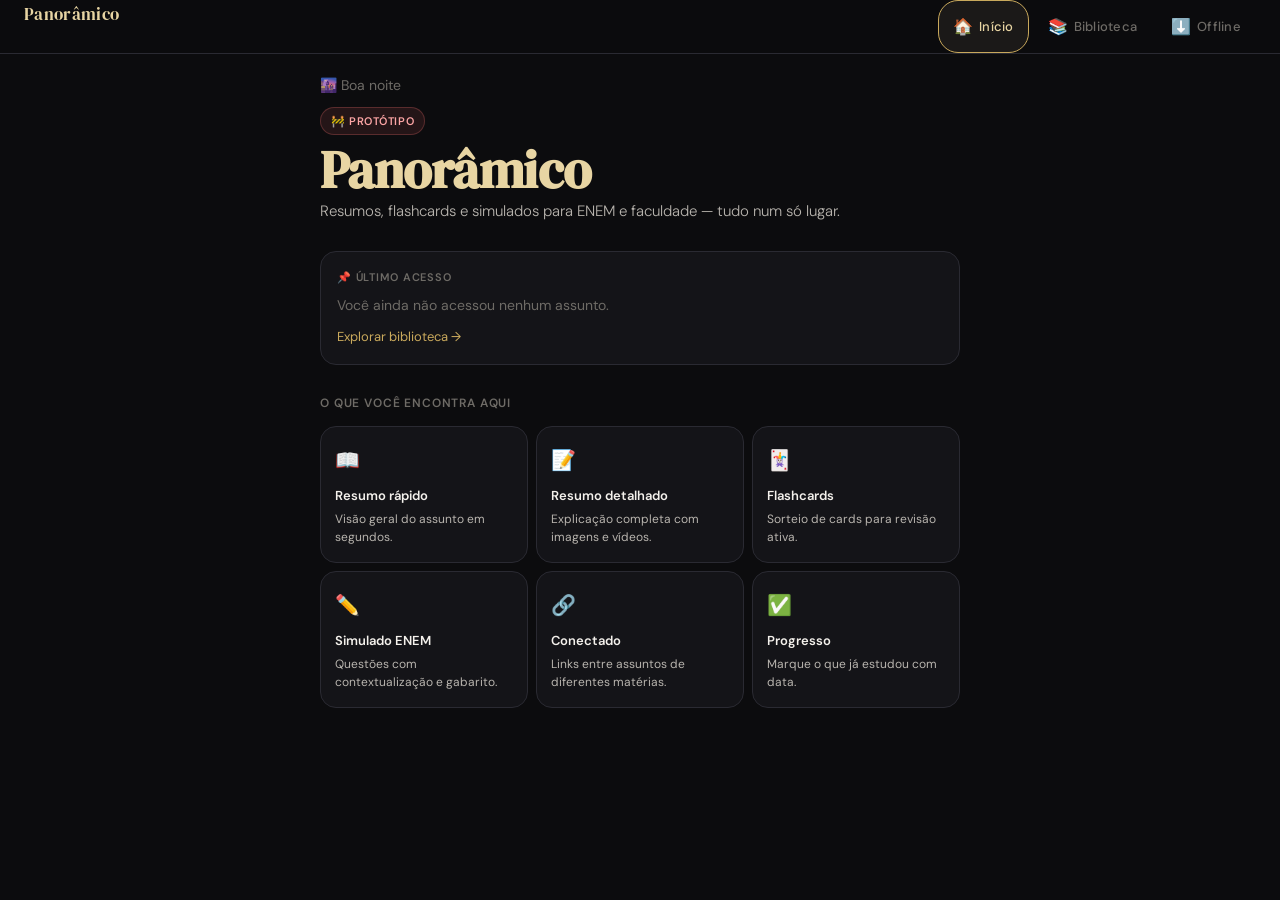
==== commit 767a9bef: "PWA, novos icons e favicons, alterações em app.js, e mais :/" ====
--- a/index.html
+++ b/index.html
@@ -4,7 +4,22 @@
   <meta charset="UTF-8" />
   <meta name="viewport" content="width=device-width, initial-scale=1.0, viewport-fit=cover" />
   <meta name="theme-color" content="#0c0c0e" />
+  <meta name="apple-mobile-web-app-capable" content="yes" />
+  <meta name="apple-mobile-web-app-status-bar-style" content="black-translucent" />
+  <meta name="apple-mobile-web-app-title" content="Panorâmico" />
   <title>Panorâmico</title>
+  <link rel="manifest" href="manifest.json" />
+
+  <!-- PNG fallback -->
+<link rel="icon" type="image/png" sizes="16x16" href="images/favicon-16.png">
+<link rel="icon" type="image/png" sizes="32x32" href="images/favicon-32.png">
+<link rel="icon" type="image/png" sizes="48x48" href="images/favicon-48.png">
+<!-- Apple -->
+<link rel="apple-touch-icon" sizes="180x180" href="images/apple-touch-icon.png">
+<!-- Android / PWA -->
+<link rel="icon" sizes="192x192" href="images/icon-192.png">
+<link rel="icon" sizes="512x512" href="images/icon-512.png">
+
   <link rel="stylesheet" href="css/estilo.css" />
 </head>
 <body>
@@ -21,7 +36,23 @@
       <span class="hotbar-ico">📚</span>
       <span class="hotbar-txt">Biblioteca</span>
     </button>
+    <button class="hotbar-btn hotbar-btn-offline" onclick="abrirModalOffline()" title="Configurar acesso offline">
+      <span class="hotbar-ico">⬇️</span>
+      <span class="hotbar-txt">Offline</span>
+    </button>
   </nav>
+
+  <!-- MODAL OFFLINE -->
+  <div class="modal-overlay" id="modal-offline" onclick="fecharModalOffline()">
+    <div class="modal-box" onclick="event.stopPropagation()">
+      <div class="modal-header">
+        <span class="modal-titulo">📥 Acesso offline</span>
+        <button class="modal-fechar" onclick="fecharModalOffline()">✕</button>
+      </div>
+      <p class="modal-desc">Selecione as áreas que deseja acessar sem internet. O conteúdo será baixado agora e ficará disponível offline.</p>
+      <div id="offline-lista"></div>
+    </div>
+  </div>
 
   <!-- ====================================================
        TOPBAR — só aparece em Área e Assunto
@@ -127,6 +158,7 @@
   <script src="data/matematica/index.js"></script>
   <script src="data/ciencias_natureza/index.js"></script>
   <script src="data/historia/index.js"></script>
+  <script src="data/nocoes_de_manutencao_mecanica/index.js"></script>
 
   <script src="data/matematica/trigonometria.js"></script>
   <script src="data/matematica/geometria-plana.js"></script>
@@ -138,11 +170,12 @@
   <script src="data/historia/matematica-antiga.js"></script>
   <script src="data/historia/revolucao-francesa.js"></script>
 
-  <script src="data/nocoes_de_manutencao_mecanica/index.js"></script>
   <script src="data/nocoes_de_manutencao_mecanica/lubrificacao-industrial.js"></script>
 
   <script src="data/registro.js"></script>
+  <script src="js/offline.js"></script>
   <script src="js/progresso.js"></script>
   <script src="js/app.js"></script>
+  
 </body>
 </html>
--- a/css/estilo.css
+++ b/css/estilo.css
@@ -295,6 +295,7 @@
   overflow-x: auto; -webkit-overflow-scrolling: touch; scrollbar-width: none;
   position: sticky;
   top: 50px;
+  z-index: 1;
 }
 .tabs-wrap::-webkit-scrollbar { display: none; }
 
@@ -414,8 +415,8 @@
 .q-contexto {
   font-size: 15px; color: var(--t1); line-height: 1.65;
   /*margin-bottom: 14px; padding-bottom: 14px;
-  border-bottom: 1px solid var(--borda);*/
-  font-style: ;
+  border-bottom: 1px solid var(--borda);
+  font-style:;*/
 }
 .q-num  { font-size: 11px; color: var(--t3); margin-bottom: 6px; }
 .q-txt  { font-size: 15px; color: var(--t1); margin-bottom: 16px; line-height: 1.65; font-weight: 500; }
@@ -496,10 +497,88 @@
   .home-cards { grid-template-columns: repeat(3, 1fr); }
   .areas-grid { grid-template-columns: repeat(3, 1fr); }
   .bib-wrap, .area-wrap, .assunto-wrap { padding-top: 74px; }
-
+  
   .tabs-wrap{top: 105px;}
 }
 
 @media (min-width: 900px) {
   .bib-wrap, .area-wrap, .assunto-wrap { max-width: 780px; }
 }
+
+/* =============================================
+   MODAL OFFLINE
+   ============================================= */
+.modal-overlay {
+  display: none;
+  position: fixed; inset: 0;
+  background: rgba(0,0,0,0.7);
+  backdrop-filter: blur(4px);
+  z-index: 300;
+  align-items: flex-end;
+  justify-content: center;
+}
+@media (min-width: 640px) {
+  .modal-overlay { align-items: center; }
+}
+
+.modal-box {
+  background: var(--bg2);
+  border: 1px solid var(--borda2);
+  border-radius: 20px 20px 0 0;
+  padding: 24px 20px 40px;
+  width: 100%;
+  max-width: 480px;
+  max-height: 80svh;
+  overflow-y: auto;
+}
+@media (min-width: 640px) {
+  .modal-box { border-radius: 20px; padding: 28px 24px; }
+}
+
+.modal-header {
+  display: flex; align-items: center; justify-content: space-between;
+  margin-bottom: 8px;
+}
+.modal-titulo { font-size: 17px; font-weight: 700; color: var(--t1); }
+.modal-fechar {
+  background: none; border: none; color: var(--t3);
+  font-size: 22px; padding: 4px 8px;
+  border-radius: 8px; transition: color .15s;
+}
+.modal-fechar:hover { color: var(--t1); }
+.modal-desc { font-size: 13px; color: var(--t3); margin-bottom: 20px; line-height: 1.5; }
+
+.offline-row {
+  display: flex; align-items: center; justify-content: space-between;
+  padding: 14px 0;
+  border-bottom: 1px solid var(--borda);
+}
+.offline-row:last-child { border-bottom: none; }
+.offline-info { display: flex; flex-direction: column; gap: 2px; }
+.offline-nm   { font-size: 15px; font-weight: 500; color: var(--t1); }
+.offline-st   { font-size: 12px; color: var(--t3); }
+
+/* Toggle switch */
+.switch { position: relative; display: inline-block; width: 44px; height: 26px; flex-shrink: 0; }
+.switch input { opacity: 0; width: 0; height: 0; }
+.switch-track {
+  position: absolute; inset: 0;
+  background: var(--bg4); border: 1px solid var(--borda2);
+  border-radius: 13px; cursor: pointer; transition: all .2s;
+}
+.switch-track::after {
+  content: '';
+  position: absolute; top: 3px; left: 3px;
+  width: 18px; height: 18px;
+  background: var(--t3); border-radius: 50%;
+  transition: all .2s;
+}
+.switch input:checked + .switch-track { background: var(--verde-bg); border-color: var(--verde-bd); }
+.switch input:checked + .switch-track::after { transform: translateX(18px); background: var(--verde); }
+.switch input:disabled + .switch-track { opacity: 0.5; cursor: default; }
+
+/* Botão offline na hotbar / nav */
+.hotbar-btn-offline {
+  flex: 0 0 auto;
+  padding: 8px 14px;
+}
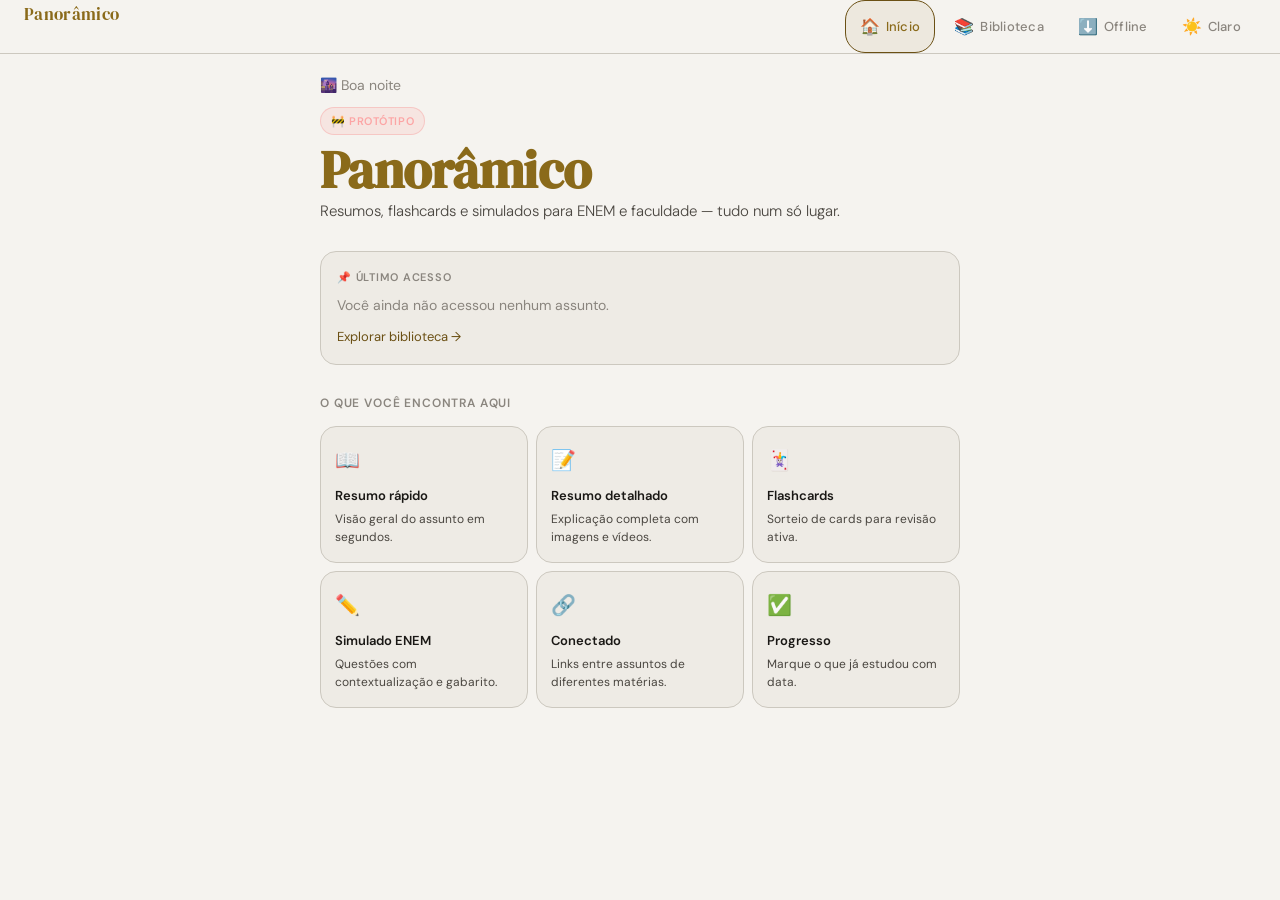
==== commit dafeff37: "add: modo claro" ====
--- a/index.html
+++ b/index.html
@@ -1,6 +1,16 @@
 <!DOCTYPE html>
 <html lang="pt-BR">
 <head>
+  <!-- Google tag (gtag.js) -->
+<script async src="https://www.googletagmanager.com/gtag/js?id=G-V0KEG85LXZ"></script>
+<script>
+  window.dataLayer = window.dataLayer || [];
+  function gtag(){dataLayer.push(arguments);}
+  gtag('js', new Date());
+
+  gtag('config', 'G-V0KEG85LXZ');
+</script>
+
   <meta charset="UTF-8" />
   <meta name="viewport" content="width=device-width, initial-scale=1.0, viewport-fit=cover" />
   <meta name="theme-color" content="#0c0c0e" />
@@ -39,6 +49,10 @@
     <button class="hotbar-btn hotbar-btn-offline" onclick="abrirModalOffline()" title="Configurar acesso offline">
       <span class="hotbar-ico">⬇️</span>
       <span class="hotbar-txt">Offline</span>
+    </button>
+    <button class="hotbar-btn" id="hb-tema" onclick="alternarTema()" title="Alternar tema">
+      <span class="hotbar-ico" id="tema-ico">🌙</span>
+      <span class="hotbar-txt" id="tema-txt">Tema</span>
     </button>
   </nav>
 
@@ -155,27 +169,37 @@
   <!-- ====================================================
        SCRIPTS — ordem importa!
        ==================================================== -->
-  <script src="data/matematica/index.js"></script>
-  <script src="data/ciencias_natureza/index.js"></script>
-  <script src="data/historia/index.js"></script>
-  <script src="data/nocoes_de_manutencao_mecanica/index.js"></script>
-
-  <script src="data/matematica/trigonometria.js"></script>
-  <script src="data/matematica/geometria-plana.js"></script>
-  <script src="data/matematica/funcoes.js"></script>
-
-  <script src="data/ciencias_natureza/celula.js"></script>
-  <script src="data/ciencias_natureza/genetica.js"></script>
-
-  <script src="data/historia/matematica-antiga.js"></script>
-  <script src="data/historia/revolucao-francesa.js"></script>
-
-  <script src="data/nocoes_de_manutencao_mecanica/lubrificacao-industrial.js"></script>
-
   <script src="data/registro.js"></script>
   <script src="js/offline.js"></script>
   <script src="js/progresso.js"></script>
   <script src="js/app.js"></script>
   
+  <script src="data/matematica/index.js"></script>
+  <script src="data/ciencias_natureza/index.js"></script>
+  <script src="data/historia/index.js"></script>
+  <script src="data/nocoes_de_manutencao_mecanica/index.js"></script>
+  <script src="data/controle_da_producao/index.js"></script>
+  <script src="data/banco_de_dados/index.js"></script>
+
+  <script src="data/matematica/trigonometria.js"></script>
+  <script src="data/matematica/geometria-plana.js"></script>
+  <script src="data/matematica/funcoes.js"></script>
+
+  <script src="data/ciencias_natureza/celula.js"></script>
+  <script src="data/ciencias_natureza/genetica.js"></script>
+
+  <script src="data/historia/matematica-antiga.js"></script>
+  <script src="data/historia/revolucao-francesa.js"></script>
+
+  <script src="data/nocoes_de_manutencao_mecanica/lubrificacao-industrial.js"></script>
+
+  <script src="data/controle_da_producao/controle-da-producao.js"></script>
+  
+  <script src="data/banco_de_dados/sistemas-de-banco-de-dados.js"></script>
+  <script src="data/banco_de_dados/modelagem-conceitual.js"></script>
+  <script src="data/banco_de_dados/modelagem-logica-e-fisica.js"></script>
+  <script src="data/banco_de_dados/postgresql.js"></script>
+  <script src="data/banco_de_dados/mysql.js"></script>
+  
 </body>
 </html>
--- a/css/estilo.css
+++ b/css/estilo.css
@@ -1,5 +1,6 @@
 @import url('https://fonts.googleapis.com/css2?family=DM+Serif+Display:ital@0;1&family=DM+Sans:opsz,wght@9..40,300;9..40,400;9..40,500;9..40,600&display=swap');
 
+/* ── TEMA ESCURO (padrão) ── */
 :root {
   --bg:       #0c0c0e;
   --bg2:      #141418;
@@ -29,6 +30,31 @@
 
   --hotbar-h: 62px;
   --topbar-h: 52px;
+}
+
+/* ── TEMA CLARO ── */
+[data-tema="claro"] {
+  --bg:       #f5f3ef;
+  --bg2:      #eeebe5;
+  --bg3:      #e5e1d9;
+  --bg4:      #dbd7ce;
+  --borda:    #ccc8bf;
+  --borda2:   #b8b3a8;
+
+  --t1: #1a1815;
+  --t2: #4a4640;
+  --t3: #8a857e;
+
+  --acento:    #8a6a1a;
+  --acento2:   #6b5014;
+  --acento-bg: rgba(138,106,26,0.08);
+
+  --verde:    #166534;
+  --verde-bg: rgba(22,101,52,0.08);
+  --verde-bd: rgba(22,101,52,0.22);
+
+  --vermelho:    #b91c1c;
+  --vermelho-bg: rgba(185,28,28,0.08);
 }
 
 *, *::before, *::after { box-sizing: border-box; margin: 0; padding: 0; }
@@ -59,7 +85,7 @@
 .hotbar {
   position: fixed; bottom: 0; left: 0; right: 0;
   height: var(--hotbar-h);
-  background: rgba(12,12,14,0.96);
+  background: var(--bg);
   backdrop-filter: blur(16px);
   -webkit-backdrop-filter: blur(16px);
   border-top: 1px solid var(--borda);
@@ -91,7 +117,7 @@
 .topbar {
   position: fixed; top: 0; left: 0; right: 0;
   height: var(--topbar-h);
-  background: rgba(12,12,14,0.96);
+  background: var(--bg);
   backdrop-filter: blur(16px);
   -webkit-backdrop-filter: blur(16px);
   border-bottom: 1px solid var(--borda);
